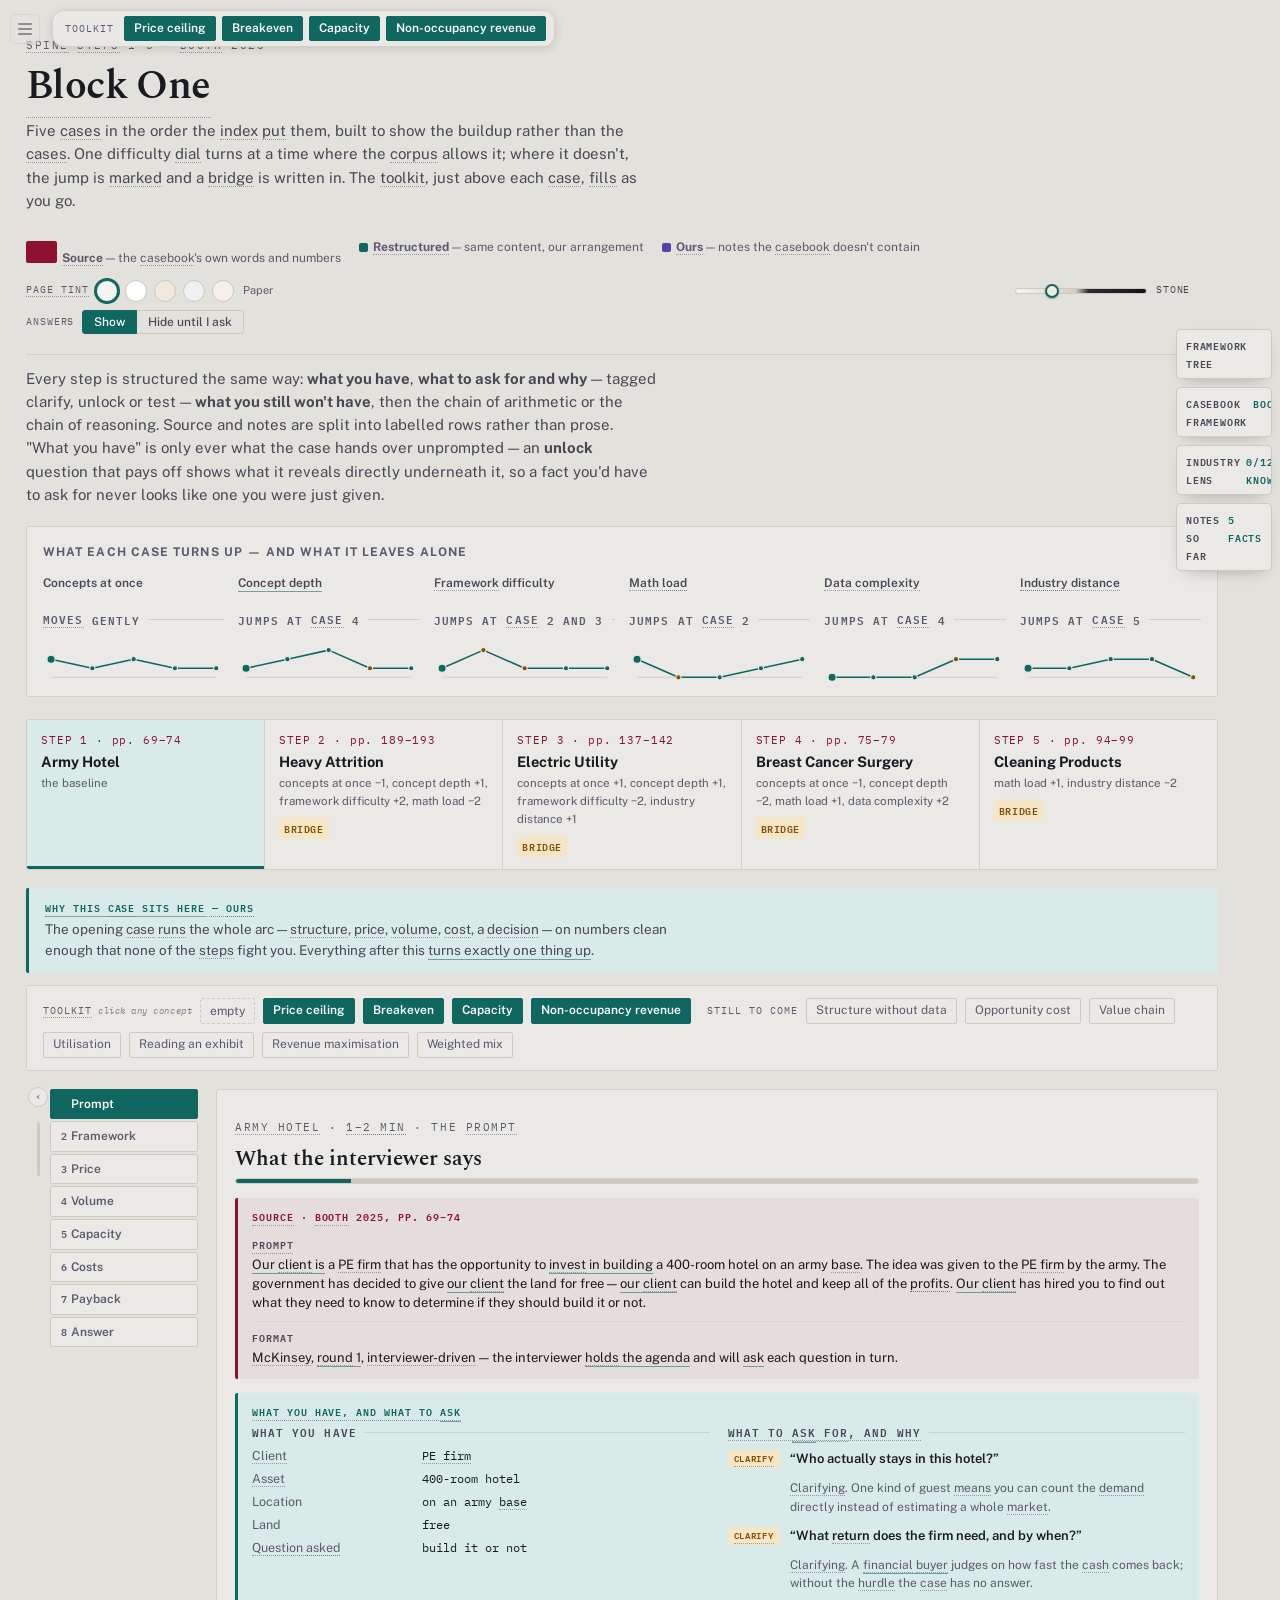
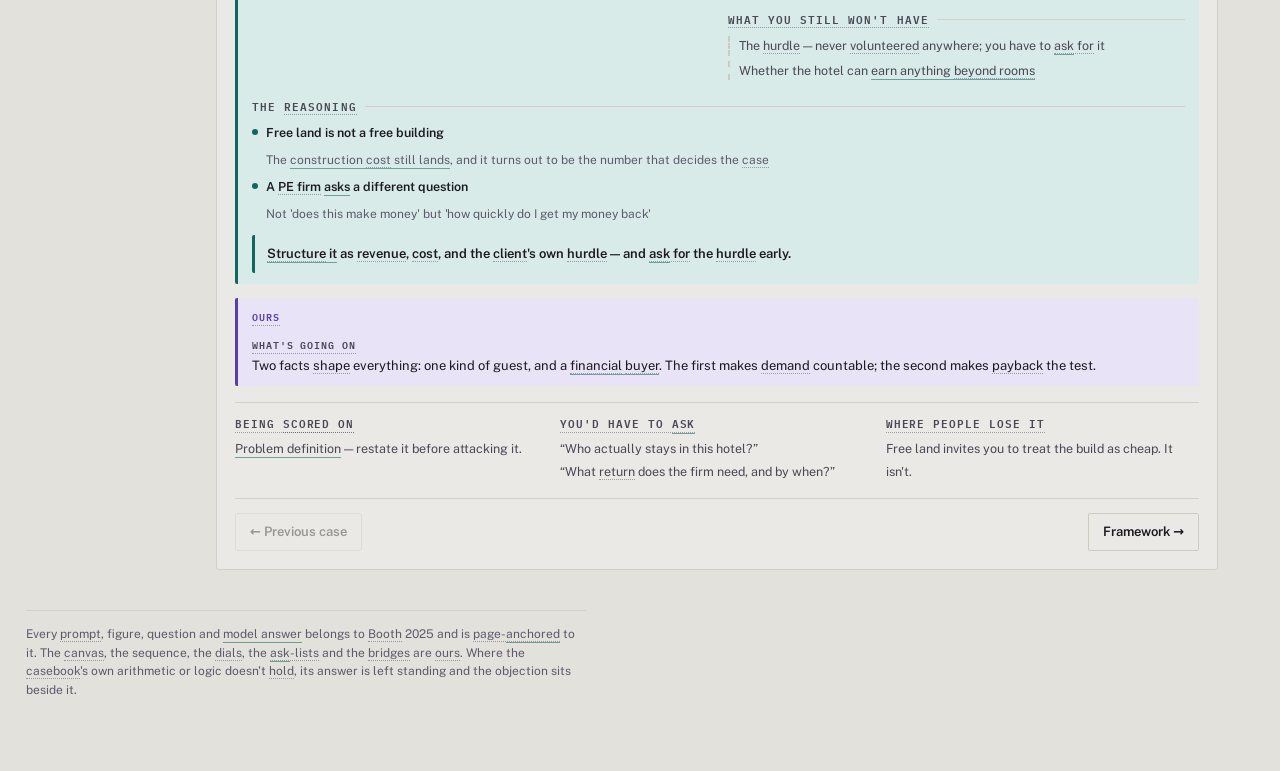
==== preview/index.html @ e62cf588 "x g" ====
<!doctype html><html><head><meta charset=utf8><meta name=viewport content="width=device-width,initial-scale=1,viewport-fit=cover"><style>:root{color-scheme:light;box-sizing:border-box;padding-top:env(safe-area-inset-top,0px);padding-bottom:env(safe-area-inset-bottom,0px)}html{scroll-padding-top:env(safe-area-inset-top,0px)}body{margin:0;padding:0;font:14px -apple-system,BlinkMacSystemFont,sans-serif;background:#faf9f5;color:#141413}img{max-width:100%}[hidden]:not([hidden=until-found i]){display:none!important}</style></head><body>
<title>Block One</title>
<link rel="stylesheet" href="https://fonts.googleapis.com/css2?family=Spectral:ital,wght@0,400;0,600;0,700;1,400&family=Public+Sans:wght@400;500;600;700&family=IBM+Plex+Mono:wght@400;500;600&display=swap">
<link rel="stylesheet" href="shell.css">
<div class="wrap">
<header class="page">
  <p class="eyebrow">Spine steps 1–5 · Booth 2025</p>
  <h1>Block One</h1>
  <p class="lede">Five cases in the order the index put them, built to show the buildup rather than the
  cases. One difficulty dial turns at a time where the corpus allows it; where it doesn't, the jump is
  marked and a bridge is written in. The toolkit, just above each case, fills as you go.</p>
  <p class="tiers">
    <span><span class="tick src"></span><b>Source</b> — the casebook's own words and numbers</span>
    <span><span class="tick res"></span><b>Restructured</b> — same content, our arrangement</span>
    <span><span class="tick our"></span><b>Ours</b> — notes the casebook doesn't contain</span>
  </p>
  <div class="tint" id="tint"><span class="lab">Page tint</span></div>
</header>

<p class="lede" style="margin-top:12px">Every step is structured the same way: <b>what you have</b>, <b>what to ask for and why</b> — tagged clarify, unlock or test — <b>what you still won't have</b>, then the chain of arithmetic or the chain of reasoning. Source and notes are split into labelled rows rather than prose. "What you have" is only ever what the case hands over unprompted — an <b>unlock</b> question that pays off shows what it reveals directly underneath it, so a fact you'd have to ask for never looks like one you were just given.</p>

<div class="card ramp">
  <h3>What each case turns up — and what it leaves alone</h3>
  <div class="sparks" id="sparks"></div>
</div>

<div class="rail" id="rail"></div>
<div id="bridge"></div>

<div class="card toolkit" id="toolkit"></div>
<div class="card tools" id="fwcard" hidden></div>

<div class="split" id="split">
  <div class="canvaswrap">
    <div class="card canvas">
      <svg id="tree" viewBox="0 0 660 300" role="img" aria-label="The shared canvas for this case"></svg>
      <div class="figure"><svg id="fig" viewBox="0 0 660 200" role="img" aria-label="Step figure"></svg></div>
      <p class="figcap" id="figcap"></p>
    </div>
    <div class="card tools" id="factcard"></div>
    <p class="figcap" id="treecap" style="padding:8px 2px 0">The same nine boxes sit in the same places in
      every case. What changes is which ones the case lights up — and two of these five never fill in a
      single number.</p>
  </div>
  <div class="splitter" id="splitter" role="separator" aria-orientation="vertical"
       aria-label="Resize the left column"><button type="button" id="splitcollapse"
       title="Hide the left column">&#8249;</button></div>
  <div class="bodycol">
    <div class="steps" id="steps"></div>
    <div class="card"><div class="stepbody" id="body"></div></div>
  </div>
</div>

<footer>
  Every prompt, figure, question and model answer belongs to Booth 2025 and is page-anchored to it. The
  canvas, the sequence, the dials, the ask-lists and the bridges are ours. Where the casebook's own
  arithmetic or logic doesn't hold, its answer is left standing and the objection sits beside it.
</footer>
</div>
<script src="terms.js"></script>
<script src="canvctx.js"></script>
<script src="nodectx.js"></script>
<script src="fwbase.js"></script>
<script src="palette.js"></script>
<script src="srcfirst.js"></script>
<script src="data.js"></script>
<script src="exterms.js"></script>
<script src="shell.js"></script>

</body></html>
---- preview/shell.css ----
:root{
  --ink:#1b1a21; --ink-2:#4a4855; --ink-3:#77748a;
  --ground:#f6f4f0; --panel:#fffefc; --line:#e2ded6; --line-2:#cfc9be;
  --booth:#8c1230; --kellogg:#4e2a84;
  --accent:#0f6b63; --accent-soft:#d9ebe8; --accent-line:#8cc3bb;
  --warn:#9a5b00; --warn-soft:#f6e6c8;
  --ours:#5b3ea8; --ours-soft:#e9e3f7;
  --dim:#b9b4ab; --on-accent:#ffffff;
  --shadow:0 1px 2px rgba(27,26,33,.06), 0 8px 24px -16px rgba(27,26,33,.3);
}
@media (prefers-color-scheme: dark){ :root:not([data-theme="light"]){
  color-scheme: dark;
  --ink:#f0eef4; --ink-2:#bab6c6; --ink-3:#8b8799;
  --ground:#16151a; --panel:#1e1d24; --line:#2e2c37; --line-2:#3d3a48;
  --booth:#e07189; --kellogg:#b79ae8;
  --accent:#63cfc2; --accent-soft:#12312e; --accent-line:#2e6f68;
  --warn:#e0a955; --warn-soft:#3a2d16;
  --ours:#b79ae8; --ours-soft:#2a2140;
  --dim:#4d4a5c; --on-accent:#0d1a19;
  --shadow:0 1px 2px rgba(0,0,0,.4), 0 10px 30px -18px rgba(0,0,0,.8);
}}
:root[data-theme="dark"]{
  color-scheme: dark;
  --ink:#f0eef4; --ink-2:#bab6c6; --ink-3:#8b8799;
  --ground:#16151a; --panel:#1e1d24; --line:#2e2c37; --line-2:#3d3a48;
  --booth:#e07189; --kellogg:#b79ae8;
  --accent:#63cfc2; --accent-soft:#12312e; --accent-line:#2e6f68;
  --warn:#e0a955; --warn-soft:#3a2d16;
  --ours:#b79ae8; --ours-soft:#2a2140;
  --dim:#4d4a5c; --on-accent:#0d1a19;
  --shadow:0 1px 2px rgba(0,0,0,.4), 0 10px 30px -18px rgba(0,0,0,.8);
}
*{box-sizing:border-box}
/* OWNERSHIP MODEL, not a default hardening rule -- verified against this app's actual touch
   surfaces before being set, not assumed from the value's name (see the project doc, Section
   2n/4.16, "touch-action verification").

   Goal: native two-finger pinch-zoom and native double-tap-zoom must never compete with the
   app's own custom zoom (pageZoom() + globalPinch() in shell.js), on ANY touch surface of this
   page -- while native single-finger (and two-finger) PANNING must be completely unaffected,
   because large parts of this page still genuinely depend on it:
     - Over ordinary reading text, pageZoom()'s own click/touch-drag-to-pan handler
       deliberately steps aside (its pannable() check calls overGlyph() to detect "this pixel
       is actually on a rendered character" and refuses to start a custom pan there, on
       purpose, so taps and selection on text keep working) -- which means native touch
       scrolling is the ONLY thing that scrolls the page when a finger starts on text. Setting
       touch-action:none anywhere that text can appear would silently kill scrolling there
       entirely, with nothing else picking up the gesture.
     - Everywhere else on the main content surface, pageZoom()'s own pend-based pan handler
       already drives panning itself (via pointermove + preventDefault + manual scrollTo/
       transform, not native scrolling) -- so touch-action's pan-vs-no-pan setting doesn't
       change what drives panning there, only whether the BROWSER is also allowed to recognize
       a pinch/double-tap on top of it.
   `touch-action: pan-x pan-y` is the one value that satisfies both: pan-x/pan-y are
   specifically the native single- and multi-finger PANNING gestures, so including them keeps
   every case above working exactly as today; pinch-zoom and double-tap-zoom are NOT in that
   list, so the browser stops recognizing either the moment this is set, leaving touch pinch
   free for globalPinch() (shell.js) to own without a competing native gesture. `none` was
   considered and rejected specifically because it would also suppress native text scrolling
   above, which this app has no replacement for.

   Applied at the root, not scoped to #pagezoom/.wrap: #dock and every floating .peek window
   are appended directly to document.body, outside .wrap entirely, so a root-level rule is
   what actually reaches every touch surface on the page, docked or floated. This composes
   correctly with the more restrictive touch-action:none already set on .peek.float > header,
   .peek.float .pbody, .rz and .splitter (search this file for "touch-action" to see all of
   them): touch-action for a given touch point is the INTERSECTION of its own value and every
   ancestor's, which is always the most restrictive of the two -- so this root-level pan-x
   pan-y can only ever be narrowed by those, never override them. Those elements keep fully
   owning their own drag/resize gestures exactly as before; .fwview (the framework tree
   canvas, already touch-action:none) is unaffected for the same reason -- it already owns its
   own independent pinch via fwBindZoom() in shell.js and was never relying on this rule. */
html{touch-action:pan-x pan-y}
/* 2026-10: the html rule above only reaches a touch whose effective touch-action chain runs all the way
   up to the viewport. The chain stops at the nearest SCROLL CONTAINER -- and overflow:hidden/auto/clip
   boxes (cards, panels, tables, the dock) are scroll containers -- so a touch starting inside one never
   saw html's value, its effective touch-action was `auto`, and Safari could take the two-finger gesture
   for its own native pinch-zoom (page scale 1.2x+, persisting across reload, dock pushed off-screen)
   instead of ours. Giving every element the same value closes that; :where() keeps specificity at zero so
   every existing touch-action:none rule (.rz, .splitter, .peek.float header/.pbody, #dock .peek, the
   framework canvas, html.pz-active #pagezoom *) still wins. Form controls are left alone: they need
   their own native touch behaviour (slider thumb drag, text caret/selection). */
:where(body, body *):not(input):not(textarea):not(select):not([contenteditable="true"]){touch-action:pan-x pan-y}
body{margin:0; background:var(--ground); color:var(--ink);
  font-family:"Public Sans",ui-sans-serif,system-ui,sans-serif; font-size:15px; line-height:1.55}
.wrap{max-width:1260px; margin:0 auto; padding-inline:16px; padding-block:26px 72px}
h1,h2,h3{font-family:"Spectral",Georgia,serif; font-weight:600; margin:0; text-wrap:balance}
h1{font-size:clamp(26px,4vw,40px); line-height:1.1; letter-spacing:-.015em}
.eyebrow{font-family:"IBM Plex Mono",ui-monospace,monospace; font-size:11px; letter-spacing:.14em;
  text-transform:uppercase; color:var(--ink-3)}
.lede{color:var(--ink-2); max-width:70ch; margin-top:10px}
header.page{border-bottom:1px solid var(--line); padding-bottom:20px}
.card{background:var(--panel); border:1px solid var(--line); border-radius:3px}
.ramp{margin-top:20px; padding:16px 16px 10px}
.ramp h3{font-size:12px; font-family:"Public Sans",sans-serif; font-weight:700; letter-spacing:.09em;
  text-transform:uppercase; color:var(--ink-3); margin-bottom:12px}
.sparks{display:grid; grid-template-columns:repeat(auto-fit,minmax(170px,1fr)); gap:14px}
.spark .nm{font-size:12px; font-weight:600; color:var(--ink-2); margin-bottom:2px}
.spark .sub{font-size:11px; color:var(--ink-3); margin-bottom:5px; min-height:15px}
.spark svg{display:block; width:100%; height:auto}
.toolkit{display:flex; gap:8px; flex-wrap:wrap; align-items:center; padding:12px 16px; margin-top:12px}
.toolkit .lab{font-family:"IBM Plex Mono",monospace; font-size:10px; letter-spacing:.1em;
  text-transform:uppercase; color:var(--ink-3)}
.chip{font-size:12px; padding:3px 9px; border-radius:2px; border:1px solid var(--line-2); color:var(--ink-3)}
.chip.have{background:var(--accent-soft); border-color:var(--accent-line); color:var(--ink)}
.chip.new{background:var(--accent); border-color:var(--accent); color:var(--on-accent); font-weight:600}
.rail{display:grid; grid-template-columns:repeat(auto-fit,minmax(200px,1fr)); gap:1px; background:var(--line);
  border:1px solid var(--line); border-radius:3px; margin-top:22px; overflow:hidden}
.rail button{background:var(--panel); border:0; text-align:left; font:inherit; color:inherit;
  padding:12px 14px; cursor:pointer; display:flex; flex-direction:column; gap:5px}
.rail button:hover{background:var(--accent-soft)}
.rail button[aria-current="true"]{background:var(--accent-soft); box-shadow:inset 0 -3px 0 var(--accent)}
.rail button:focus-visible{outline:2px solid var(--accent); outline-offset:-2px}
.rail .n{font-family:"IBM Plex Mono",monospace; font-size:10.5px; letter-spacing:.08em}
.rail .n.b{color:var(--booth)} .rail .n.k{color:var(--kellogg)}
.rail .nm{font-weight:700; font-size:14.5px; line-height:1.2}
.rail .mv{font-size:11.5px; color:var(--ink-3)}
.flag{font-family:"IBM Plex Mono",monospace; font-size:9.5px; letter-spacing:.06em; font-weight:600;
  color:var(--warn); background:var(--warn-soft); padding:2px 5px; border-radius:2px}
.flag.ex{color:var(--accent); background:var(--accent-soft)}
.bridge{border-left:3px solid var(--warn); background:var(--warn-soft); padding:12px 16px; border-radius:2px;
  margin-top:18px}
.bridge .tag{font-family:"IBM Plex Mono",monospace; font-size:9.5px; letter-spacing:.1em; font-weight:600;
  text-transform:uppercase; color:var(--warn); display:block; margin-bottom:4px}
.bridge p{margin:0; color:var(--ink-2); font-size:13.5px; max-width:80ch}
.split{display:grid; grid-template-columns:var(--lw,minmax(0,0.74fr)) 12px minmax(0,1fr);
  gap:6px; align-items:start; margin-top:18px; position:relative}
.split.nocanvas{grid-template-columns:0 12px minmax(0,1fr)}
/* The canvas card is only as tall as its chart; the text column beside it is usually
   taller, so align-items:start leaves plain page background below the card — it reads
   as broken rather than intentional once the columns are narrow (heavy zoom squeezes
   the chart card short while the text wraps to more lines). A hairline spanning the
   full row turns that gap into a deliberate margin. It's inserted by JS (buildSplitLine
   in shell.js) as a plain absolutely-positioned element, NOT a grid item/pseudo-element —
   an earlier ::after version placed via grid-column/grid-row quietly changed the implicit
   grid sizing on several blocks (broke the Next-button scroll target on four of seven),
   even with pointer-events:none and zero width. position:absolute removes it from grid
   placement entirely, so it can't touch track sizing. */
.splitline{position:absolute; top:0; bottom:0; width:1px; background:var(--line);
  pointer-events:none; z-index:1}
@media(max-width:960px){.splitline{display:none}}
/* NOT display:none. A hidden grid item leaves the grid entirely, so .bodycol shifted up
   into the 12px splitter track and the body collapsed to 36px — the column Sid actually
   reads, squeezed by the button meant to give it room. Keep the item in place, at zero
   width, so the track assignment holds. */
.split.nocanvas .canvaswrap{visibility:hidden; overflow:hidden; max-width:0}
/* the grab bar between the columns */
.splitter{position:sticky; top:calc(env(safe-area-inset-top,0px) + 12px); height:120px;
  display:flex; align-items:center; justify-content:center; cursor:col-resize;
  border-radius:3px; touch-action:none; user-select:none}
.splitter::before{content:""; width:3px; height:54px; border-radius:2px;
  background:var(--line-2); transition:background .13s}
.splitter:hover::before, .splitter.drag::before{background:var(--accent)}
.splitter button{position:absolute; top:-2px; left:50%; transform:translateX(-50%);
  width:20px; height:20px; padding:0; border-radius:50%; cursor:pointer;
  border:1px solid var(--line-2); background:var(--panel); color:var(--ink-3);
  font-family:"IBM Plex Mono",monospace; font-size:11px; line-height:1; display:flex;
  align-items:center; justify-content:center}
.splitter button:hover{border-color:var(--accent); color:var(--ink)}
.splitter button:focus-visible{outline:2px solid var(--accent); outline-offset:2px}
@media(max-width:960px){
  .split{grid-template-columns:1fr !important}
  .splitter{display:none}
  .split.nocanvas .canvaswrap{visibility:visible; overflow:visible; max-width:none}
}
@media(max-width:960px){.split{grid-template-columns:1fr}}
.canvaswrap{position:sticky; top:calc(env(safe-area-inset-top,0px) + 12px)}
@media(max-width:960px){.canvaswrap{position:static}}
.canvas{padding:12px 12px 4px}
.canvas svg, .figure svg{display:block; width:100%; height:auto}
.figure{padding:2px 12px 10px}
.figcap{font-size:12px; color:var(--ink-3); padding:0 12px 12px; margin:0}
/* original exhibit + annotation */
.exwrap{padding:12px}
.exhead{display:flex; justify-content:space-between; align-items:baseline; gap:10px; margin-bottom:8px}
.exhead .t{font-family:"IBM Plex Mono",monospace; font-size:10.5px; letter-spacing:.09em;
  font-weight:600; text-transform:uppercase; color:var(--booth)}
.exhead .t.k{color:var(--kellogg)}
.exhead .s{font-size:11px; color:var(--ink-3)}
.exbox{position:relative; border:1px solid var(--line-2); border-radius:2px; overflow:hidden;
  background:#ffffff}
.exbox img{display:block; width:100%; height:auto}
.mark{position:absolute; width:21px; height:21px; border-radius:50%;
  background:rgba(154,91,0,.13); color:#8a5200; border:1.5px solid rgba(154,91,0,.62);
  font-family:"IBM Plex Mono",monospace; font-size:11px; font-weight:700; display:flex;
  align-items:center; justify-content:center; transform:translate(-50%,-50%);
  box-shadow:0 0 0 1.5px rgba(255,255,255,.6); cursor:default;
  transition:background .13s ease, color .13s ease, box-shadow .13s ease}
.mark:hover{background:#8a5200; color:#fff; border-color:#8a5200;
  box-shadow:0 0 0 3px rgba(255,255,255,.92)}
.exbox:hover .mark{background:rgba(154,91,0,.07); border-color:rgba(154,91,0,.4)}
.exbox:hover .mark:hover{background:#8a5200; border-color:#8a5200}
.annots{margin-top:10px; display:flex; flex-direction:column; gap:7px}
.annot{display:flex; gap:9px; align-items:flex-start; font-size:12.5px; color:var(--ink-2)}
.annot b{flex:0 0 21px; height:21px; border-radius:50%; background:var(--warn-soft);
  color:var(--warn); border:1.5px solid var(--warn); font-weight:700;
  font-family:"IBM Plex Mono",monospace; font-size:11px; display:flex; align-items:center;
  justify-content:center}
/* plain-English hover on ordinary prose. A dotted rule, not a colour or a weight: the
   page already uses colour to mean source/ours/bent, and a term that shouts would pull
   the eye away from the sentence it sits in. */
.term{border-bottom:1px dotted color-mix(in srgb, var(--ink-3) 55%, transparent);
  cursor:help; transition:border-bottom-color .12s, color .12s}
.term:hover{border-bottom-color:var(--accent); color:var(--ink)}
.steps{display:flex; gap:4px; flex-wrap:wrap; margin-bottom:12px}
/* The step number is its own span so the rail can dim it. It carries its own spacing
   rather than relying on the rail's flex gap, which does not exist in the narrow bar —
   that is how the buttons came out reading "1Prompt". */
.steps button .sn{font-family:"IBM Plex Mono",monospace; font-size:10.5px;
  color:var(--ink-3); flex:0 0 auto; margin-right:4px}
.steps button[aria-current="true"] .sn{color:inherit; opacity:.75}
/* Narrow: the bar Sid already has, pinned so it does not scroll away. */
@media(max-width:1099px){
  .steps{position:sticky; top:calc(env(safe-area-inset-top,0px)); z-index:32;
    background:var(--ground); padding:8px 0 8px; margin-bottom:10px;
    box-shadow:0 8px 8px -8px rgba(0,0,0,.18)}
}
/* Wide: a rail down the side of the body, always in view, reading as a contents list
   for the case rather than as a row of buttons. */
@media(min-width:1100px){
  .bodycol{display:grid; grid-template-columns:150px minmax(0,1fr); gap:16px;
    align-items:start}
  /* When the rail auto-collapses (html.railAuto, below), #steps goes display:none —
     dropped out of the grid entirely. That leaves the body card as the only item in a
     template still asking for two columns: with no explicit placement it falls into the
     first (150px) track by Grid's normal auto-placement rule, and the 1fr track beside
     it sits empty — a narrow card with a wide blank gutter next to it. This is the "narrow
     card + blank space" Sid flagged: it needs real zoom (or just clicking the hamburger
     at a wide-enough window) to show up, because below 1100px .bodycol isn't a grid at
     all and the card already has the full row to itself. Make the card span both tracks
     whenever the rail isn't there to claim the first one. */
  html.railAuto .bodycol > .card{grid-column:1 / -1}
  .steps{flex-direction:column; flex-wrap:nowrap; gap:2px; margin-bottom:0;
    position:sticky; top:calc(env(safe-area-inset-top,0px) + 12px); align-self:start;
    max-height:calc(100vh - 40px); overflow-y:auto; padding-right:2px}
  .steps button{width:100%; text-align:left; padding:7px 10px; border-color:transparent;
    background:transparent; display:flex; align-items:baseline; line-height:1.25}
  .steps button:hover{background:var(--panel); border-color:var(--line)}
  .steps button[aria-current="true"]{background:var(--accent-soft); color:var(--ink);
    border-color:var(--accent-line); box-shadow:inset 3px 0 0 var(--accent)}
  .steps button .sn{font-size:10px}
  .steps button[aria-current="true"] .sn{color:var(--accent)}
}
/* Past the width threshold (buildRailToggle's BREAK, in JS — browser zoom shrinks this
   exactly like a narrower window does) the step list — whichever form it's in, the wide
   vertical rail or the narrow horizontal bar — disappears entirely and only the hamburger
   shows; :not(.floatRail) so the one exception, the flyout panel opened from that
   hamburger, still renders. Below the threshold it's the reverse: normal list, no hamburger. */
html.railAuto #steps:not(.floatRail){display:none}
/* always present — not gated behind auto-detection, since some zoom methods (trackpad
   pinch / OS-level magnification) never reach the page at all, so this button is the
   only reliable way to collapse the rail in those cases; auto-collapse still applies
   it automatically too, this is just no longer the only path. */
.railToggle{
  display:flex; position:fixed; top:calc(env(safe-area-inset-top,0px) + 14px); left:10px;
  z-index:70; width:30px; height:30px; padding:0; align-items:center; justify-content:center;
  border:1px solid var(--line-2); border-radius:5px; cursor:pointer;
  background:color-mix(in srgb, var(--panel) 45%, transparent); backdrop-filter:blur(2px);
  transition:background .12s, border-color .12s, opacity .12s;
  opacity:.55}
.railToggle:hover{background:color-mix(in srgb, var(--panel) 80%, transparent); border-color:var(--accent-line); opacity:1}
html.railAuto .railToggle{opacity:1}
.railToggle span{position:relative; display:block; width:14px; height:1.6px; background:var(--ink-2); border-radius:1px}
.railToggle span::before, .railToggle span::after{
  content:""; position:absolute; left:0; width:14px; height:1.6px; background:var(--ink-2); border-radius:1px}
.railToggle span::before{top:-5px}
.railToggle span::after{top:5px}
/* the step rail as a floating panel, opened from the hamburger — sized in JS (buildRailToggle)
   to whatever actually fits the window right now, so it holds together at any zoom level;
   .steps.floatRail has higher specificity than the plain .steps rules above so it wins outright */
.steps.floatRail{display:flex !important; position:fixed !important; z-index:65; top:0; left:0;
  flex-direction:column; flex-wrap:nowrap; gap:2px; background:var(--panel); border:1px solid var(--line-2);
  border-radius:6px; padding:8px; box-shadow:0 12px 28px -12px rgba(0,0,0,.4); overflow:auto}
.steps button{font:inherit; font-size:12px; font-weight:600; padding:5px 10px; border-radius:2px; cursor:pointer;
  border:1px solid var(--line-2); background:var(--panel); color:var(--ink-3)}
.steps button[aria-current="true"]{background:var(--accent); border-color:var(--accent); color:var(--on-accent)}
.steps button:hover{color:var(--ink)}
.steps button:focus-visible{outline:2px solid var(--accent); outline-offset:2px}
.stepbody{padding:18px}
.stepbody h2{font-size:21px; line-height:1.2}
.src,.ours,.att{border-left:3px solid; padding:11px 14px; border-radius:2px; margin-top:14px}
.src{border-color:var(--booth); background:color-mix(in srgb, var(--booth) 5%, transparent)}
.src.k{border-color:var(--kellogg); background:color-mix(in srgb, var(--kellogg) 6%, transparent)}
.ours{border-color:var(--ours); background:var(--ours-soft)}
.att{border-color:var(--accent); background:var(--accent-soft)}
.tag{font-family:"IBM Plex Mono",monospace; font-size:9.5px; letter-spacing:.1em; font-weight:600;
  text-transform:uppercase; display:block; margin-bottom:5px}
.tag.s{color:var(--booth)} .tag.s.k{color:var(--kellogg)} .tag.o{color:var(--ours)} .tag.a{color:var(--accent)}
.src p,.ours p,.att p{margin:0 0 6px} .src p:last-child,.ours p:last-child,.att p:last-child{margin-bottom:0}
details.reveal{margin-top:10px}
details.reveal summary{cursor:pointer; font-size:13px; font-weight:600; color:var(--accent); list-style:none;
  display:inline-flex; align-items:center; gap:6px; padding:5px 11px; border:1px solid var(--accent-line);
  border-radius:2px; background:var(--panel)}
details.reveal summary::-webkit-details-marker{display:none}
details.reveal summary::before{content:"\25B8"; font-size:11px}
details.reveal[open] summary::before{content:"\25BE"}
details.reveal > div{margin-top:10px}
.railgrid{margin-top:16px; border-top:1px solid var(--line); padding-top:12px;
  display:grid; grid-template-columns:repeat(auto-fit,minmax(150px,1fr)); gap:12px}
.railgrid .lab{font-family:"IBM Plex Mono",monospace; font-size:10.5px; letter-spacing:.09em;
  font-weight:600; text-transform:uppercase; color:var(--ink-2); display:block; margin-bottom:4px}
.railgrid .val{font-size:12.5px; color:var(--ink-2); line-height:1.4}
.clock{display:flex; height:6px; border-radius:3px; overflow:hidden; border:1px solid var(--line); margin-top:6px}
.clock i{display:block; background:var(--line-2)}
.clock i.on{background:var(--accent)}
.nav{display:flex; justify-content:space-between; gap:10px; margin-top:16px; padding-top:14px;
  border-top:1px solid var(--line)}
.nav button{font:inherit; font-size:13px; font-weight:600; padding:8px 14px; border-radius:2px; cursor:pointer;
  border:1px solid var(--line-2); background:var(--panel); color:var(--ink)}
.nav button[disabled]{opacity:.4; cursor:default}
.tiers{display:flex; align-items:center; column-gap:18px; row-gap:4px; flex-wrap:wrap; font-size:12px;
  color:var(--ink-3); margin-top:10px}
.tiers > span{white-space:nowrap}
.tick{display:inline-block; width:9px; height:9px; border-radius:2px; margin-right:5px; vertical-align:-1px}
.tick.src{background:var(--booth)} .tick.res{background:var(--accent)} .tick.our{background:var(--ours)}
footer{margin-top:40px; padding-top:14px; border-top:1px solid var(--line); font-size:12px; color:var(--ink-3); max-width:80ch}
/* structured answer components (v2 panel) */
.sub{font-family:"IBM Plex Mono",monospace; font-size:10.5px; letter-spacing:.1em;
  font-weight:600; text-transform:uppercase;
  color:var(--ink-2); display:flex; align-items:center; gap:8px; margin:18px 0 8px}
.sub::after{content:""; flex:1; height:1px; background:var(--line)}
.sub:first-child{margin-top:0}
/* minmax(0,1fr), not bare 1fr: a grid track's floor is its content's width unless told
   otherwise, so a long value forced the whole row (and the page under it) to overflow
   sideways instead of wrapping — this is what zooming in was cutting off */
.kv{display:grid; grid-template-columns:minmax(72px,34%) minmax(0,1fr); gap:6px 14px; align-items:baseline}
.kv .k{font-size:12.5px; color:var(--ink-3); line-height:1.35}
.kv .v{font-family:"IBM Plex Mono",monospace; font-size:12px; color:var(--ink); line-height:1.35;
  font-variant-numeric:tabular-nums; overflow-wrap:break-word}
.kv .row{display:contents}
.askrow{display:grid; grid-template-columns:auto minmax(0,1fr); gap:8px 10px; margin-bottom:9px; align-items:start}
.askrow .kind{font-family:"IBM Plex Mono",monospace; font-size:9px; letter-spacing:.08em; font-weight:600;
  text-transform:uppercase; padding:2px 6px; border-radius:2px; white-space:nowrap; margin-top:1px}
.kind.clarify{background:var(--warn-soft); color:var(--warn)}
.kind.unlock{background:var(--accent-soft); color:var(--accent)}
.kind.test{background:var(--ours-soft); color:var(--ours)}
.askrow .q{font-size:13px; color:var(--ink); font-weight:600}
.askrow .why{font-size:12px; color:var(--ink-3); grid-column:2; margin-top:2px}
/* the payoff of an "unlock" ask -- visually gated behind the question, the same way
   the source itself gates it, so it never reads as something handed over for free */
.askrow .reveals{grid-column:2; margin-top:7px; padding:8px 10px; background:var(--accent-soft);
  border-left:2px solid var(--accent); border-radius:0 2px 2px 0}
.askrow .reveals .rlab{display:block; font-family:"IBM Plex Mono",monospace; font-size:9.5px;
  letter-spacing:.08em; text-transform:uppercase; color:var(--accent); margin-bottom:5px}
.askrow .reveals .kv{gap:4px 12px}
.miss{display:flex; flex-direction:column; gap:5px}
.miss div{font-size:12.5px; color:var(--ink-2); border-left:2px dashed var(--line-2); padding-left:9px}
.calc{display:flex; flex-direction:column; gap:0; border-left:2px solid var(--accent-line); padding-left:12px}
.calcrow{display:grid; grid-template-columns:1fr auto; gap:2px 12px; padding:6px 0;
  border-bottom:1px dotted var(--line)}
.calcrow:last-child{border-bottom:0}
.calcrow .e{font-family:"IBM Plex Mono",monospace; font-size:12.5px; color:var(--ink-2)}
.calcrow .r{font-family:"IBM Plex Mono",monospace; font-size:13px; font-weight:600; color:var(--ink);
  text-align:right; font-variant-numeric:tabular-nums}
.calcrow .w{grid-column:1 / -1; font-size:11.5px; color:var(--ink-3)}
.logic{display:flex; flex-direction:column; gap:8px}
.logic div{display:grid; grid-template-columns:auto minmax(0,1fr); gap:8px; align-items:start}
.logic .c{font-size:12.5px; color:var(--ink); font-weight:600}
.logic .b{grid-column:2; font-size:12px; color:var(--ink-3)}
.logic .dot{width:6px; height:6px; border-radius:50%; background:var(--accent); margin-top:6px}
.verdict{margin-top:12px; padding:9px 12px; background:var(--accent-soft); border-left:3px solid var(--accent);
  border-radius:2px; font-size:13px; color:var(--ink); font-weight:600}
.cols2{display:grid; grid-template-columns:minmax(0,1fr) minmax(0,1fr); gap:18px}
@media(max-width:620px){.cols2{grid-template-columns:1fr}}
.srcrow, .oursrow{padding:8px 0; border-bottom:1px dotted var(--line)}
.srcrow:last-child, .oursrow:last-child{border-bottom:0; padding-bottom:0}
.srcrow .l, .oursrow .l{font-family:"IBM Plex Mono",monospace; font-size:10px; letter-spacing:.09em;
  font-weight:600; text-transform:uppercase; color:var(--ink-2); display:block; margin-bottom:4px}
.srcrow p, .oursrow p{margin:0; font-size:13px; line-height:1.45}
.newflag{font-family:"IBM Plex Mono",monospace; font-size:9px; letter-spacing:.08em; font-weight:600;
  color:var(--accent); background:var(--accent-soft); padding:2px 6px; border-radius:2px; margin-left:8px}


/* page-tint control */
.tint{display:flex; align-items:center; gap:7px; margin-top:12px; flex-wrap:wrap}
.tint .lab{font-family:"IBM Plex Mono",monospace; font-size:9.5px; letter-spacing:.11em;
  text-transform:uppercase; color:var(--ink-3)}
.tint button{width:22px; height:22px; border-radius:50%; cursor:pointer; padding:0;
  border:1px solid var(--line-2); position:relative}
.tint button[aria-pressed="true"]{box-shadow:0 0 0 2px var(--accent); border-color:var(--accent)}
.tint button:focus-visible{outline:2px solid var(--accent); outline-offset:2px}
.tint .nm{font-size:11px; color:var(--ink-3); margin-left:2px; min-width:52px}

/* frameworks + running facts */
.tools{margin-top:14px; padding:14px}
.toolhead{display:flex; align-items:center; gap:8px; margin-bottom:9px}
.toolhead h3{font-family:"Public Sans",sans-serif; font-size:11.5px; font-weight:700; letter-spacing:.09em;
  text-transform:uppercase; color:var(--ink-2)}
.toolhead .hint{font-size:11px; color:var(--ink-3); margin-left:auto}
.fwbar{display:flex; gap:6px; flex-wrap:wrap}
.fwbtn{font:inherit; font-size:12px; font-weight:600; padding:5px 10px; border-radius:2px; cursor:pointer;
  border:1px solid var(--line-2); background:var(--panel); color:var(--ink-2); display:inline-flex;
  align-items:center; gap:6px}
.fwbtn:hover{color:var(--ink); border-color:var(--accent-line)}
.fwbtn[aria-pressed="true"]{background:var(--accent-soft); border-color:var(--accent); color:var(--ink)}
.fwbtn:focus-visible{outline:2px solid var(--accent); outline-offset:2px}
.fwdot{width:7px; height:7px; border-radius:50%; background:var(--accent)}
.fwdot.partial{background:var(--warn)}
.fwpanel{margin-top:12px; border-top:1px solid var(--line); padding-top:12px}
.fwwhen{font-size:12px; color:var(--ink-3); margin:0 0 10px}
.fwcols{display:grid; grid-template-columns:minmax(0,1fr) minmax(0,1fr); gap:16px}
@media(max-width:700px){.fwcols{grid-template-columns:1fr}}
.fwcol h4{font-family:"IBM Plex Mono",monospace; font-size:9.5px; letter-spacing:.1em;
  text-transform:uppercase; font-weight:600; margin:0 0 7px}
.fwcol.base h4{color:var(--ink-3)} .fwcol.bend h4{color:var(--ours)}
.fwbranch{margin-bottom:7px}
.fwbranch b{display:block; font-size:12.5px; color:var(--ink); font-weight:600}
.fwbranch span{font-size:11.5px; color:var(--ink-3)}
.fwcol.bend .fwbranch b{color:var(--ours)}
.fwnote{font-size:12px; color:var(--ink-2); margin:10px 0 0; padding:8px 10px; background:var(--ours-soft);
  border-left:3px solid var(--ours); border-radius:2px}
.facts{display:flex; flex-direction:column; gap:9px; max-height:none}
.factgrp .gl{font-family:"IBM Plex Mono",monospace; font-size:10px; letter-spacing:.09em;
  font-weight:600; text-transform:uppercase; color:var(--ink-2); display:flex; align-items:center;
  gap:7px; margin-bottom:5px}
.factgrp .gl::after{content:""; flex:1; height:1px; background:var(--line)}
.factrow{display:grid; grid-template-columns:minmax(72px,42%) minmax(0,1fr); gap:3px 10px; padding:1px 0}
.factrow .k{font-size:11.5px; color:var(--ink-3)}
.factrow .v{font-family:"IBM Plex Mono",monospace; font-size:11.5px; color:var(--ink)}
.factempty{font-size:12px; color:var(--ink-3); font-style:italic}

.promptchip{margin:2px 0 10px}
.promptchip summary{cursor:pointer; font-size:11.5px; font-weight:600; color:var(--accent);
  list-style:none; display:inline-flex; align-items:center; gap:6px; padding:4px 9px;
  border:1px solid var(--accent-line); border-radius:2px; background:var(--panel)}
.promptchip summary::-webkit-details-marker{display:none}
.promptchip summary::before{content:"\25B8"; font-size:10px}
.promptchip[open] summary::before{content:"\25BE"}
.promptchip p{margin:8px 0 0; font-size:12.5px; line-height:1.45; color:var(--ink-2)}

/* concept glossary on the toolkit chips */
button.chip{font-family:inherit; font-size:12px; line-height:1.45; background:none;
  cursor:pointer; -webkit-appearance:none; appearance:none; text-align:left;
  transition:border-color .15s, color .15s, box-shadow .15s}
button.chip:hover{border-color:var(--accent-line); color:var(--ink)}
button.chip:focus-visible{outline:2px solid var(--accent); outline-offset:2px}
button.chip[aria-pressed="true"]{box-shadow:0 0 0 2px var(--ground), 0 0 0 3px var(--accent);
  border-color:var(--accent)}
.toolkit .lab .cue{font-size:9px; letter-spacing:.06em; color:var(--ink-3); opacity:.72;
  text-transform:none; font-style:italic; margin-left:6px}
.cpanel{flex:0 0 100%; width:100%; margin-top:12px; border-top:1px solid var(--line); padding-top:12px;
  display:grid; grid-template-columns:minmax(0,1.1fr) minmax(0,1fr); gap:18px}
@media(max-width:760px){.cpanel{grid-template-columns:1fr}}
.cpanel h4{font-family:"Spectral",Georgia,serif; font-size:17px; font-weight:600; margin:0 0 6px}
.cpanel p{margin:0 0 8px; font-size:13px; line-height:1.5; color:var(--ink-2)}
.cpanel .lab{font-family:"IBM Plex Mono",monospace; font-size:9px; letter-spacing:.1em;
  text-transform:uppercase; color:var(--ink-3); display:block; margin-bottom:4px}
.cformula{font-family:"IBM Plex Mono",monospace; font-size:12.5px; color:var(--ink);
  background:var(--ground); border:1px solid var(--line); border-radius:2px; padding:8px 10px;
  margin-bottom:10px; overflow-x:auto}
.cmet{font-size:12px; color:var(--ink-3)}
.cwatch{font-size:12.5px; color:var(--ink-2); background:var(--warn-soft); border-left:3px solid var(--warn);
  border-radius:2px; padding:8px 10px}

/* reference bars sit above the split; cap the framework panel so it does not sprawl */
#fwcard{margin-top:12px}
#fwcard .fwpanel{max-width:1040px}

/* the sticky column must never be taller than the screen, or its lower cards
   become unreachable — that is how the framework card went missing */
.canvaswrap.flow{position:static}
@media(max-width:900px){.canvaswrap{position:static}}
#factcard details{margin:0}
#factcard summary{list-style:none; cursor:pointer; display:flex; align-items:center; gap:8px}
#factcard summary::-webkit-details-marker{display:none}
#factcard summary::after{content:"fold"; font-family:"IBM Plex Mono",monospace; font-size:9px;
  letter-spacing:.1em; text-transform:uppercase; color:var(--ink-3); margin-left:auto}
#factcard details:not([open]) summary::after{content:"open"}
#factcard summary:focus-visible{outline:2px solid var(--accent); outline-offset:3px}
#factcard details:not([open]) .toolhead{margin-bottom:0}
#factcard .count{font-family:"IBM Plex Mono",monospace; font-size:9.5px; letter-spacing:.06em;
  color:var(--ink-3); border:1px solid var(--line-2); border-radius:9px; padding:1px 6px}
#factcard{margin-top:14px}

/* framework trees */
.fwtrees{display:flex; flex-direction:column; gap:14px; margin-top:12px}
.fwtree{border:1px solid var(--line); border-radius:3px; padding:11px 12px 12px; background:var(--ground)}
.fwtree > .lab{font-family:"IBM Plex Mono",monospace; font-size:10px; letter-spacing:.09em;
  font-weight:600; text-transform:uppercase; color:var(--ink-2); display:block; margin-bottom:9px}
.fwkey{display:flex; flex-wrap:wrap; gap:4px 14px; margin-top:10px;
  padding-top:9px; border-top:1px solid var(--line)}
.fwkey span{display:inline-flex; align-items:center; gap:5px; font-size:10.5px; color:var(--ink-3)}
.fwkey i{width:13px; height:11px; border-radius:2px; display:inline-block}
.fwkey i.same{background:var(--panel); border:1px solid var(--line-2)}
.fwkey i.changed{background:var(--accent-soft); border:1.5px solid var(--accent)}
.fwkey i.added{background:var(--accent); border:1.5px solid var(--accent)}
.fwkey i.dropped{background:var(--panel); border:1px dashed var(--line-2); opacity:.6}
.fwann{margin-top:13px; display:grid; gap:7px}
.fwannrow{display:grid; grid-template-columns:minmax(96px,150px) minmax(0,1fr); gap:4px 14px;
  align-items:baseline}
@media(max-width:620px){.fwannrow{grid-template-columns:1fr}}
.fwannrow b{font-size:11.5px; font-weight:600; color:var(--ink)}
.fwannrow span{font-size:12.5px; line-height:1.5; color:var(--ink-2)}
.fwannhd{font-family:"IBM Plex Mono",monospace; font-size:10px; letter-spacing:.09em;
  font-weight:600; text-transform:uppercase; color:var(--ink-2); margin-bottom:-1px}

/* light / auto / dark switch */
.tint .mode{display:inline-flex; margin-left:auto; border:1px solid var(--line-2);
  border-radius:3px; overflow:hidden}
.tint .mode button{width:auto; height:auto; border-radius:0; border:0; padding:3px 9px;
  font-family:"IBM Plex Mono",monospace; font-size:9.5px; letter-spacing:.09em;
  text-transform:uppercase; color:var(--ink-3); background:var(--panel); cursor:pointer}
.tint .mode button + button{border-left:1px solid var(--line-2)}
.tint .mode button[aria-pressed="true"]{background:var(--accent); color:var(--on-accent); box-shadow:none}
.tint .mode button:focus-visible{outline:2px solid var(--accent); outline-offset:-2px}

/* framework tree: zoom + hand pan */
.fwview{position:relative; aspect-ratio:var(--ar,3/1); max-height:min(70vh,560px);
  min-height:230px; overflow:hidden;
  border:1px solid var(--line); border-radius:2px; background:var(--panel);
  cursor:grab; touch-action:none; user-select:none}
.fwview.drag{cursor:grabbing}
.fwview:focus-visible{outline:2px solid var(--accent); outline-offset:2px}
.fwview svg{display:block; width:100%; height:100%; max-width:none}
.fwzoom{position:absolute; right:7px; top:7px; display:flex; align-items:center; gap:2px;
  background:var(--panel); border:1px solid var(--line-2); border-radius:3px; padding:2px;
  box-shadow:var(--shadow)}
.fwzoom button{font-family:"IBM Plex Mono",monospace; font-size:11px; line-height:1;
  min-width:24px; height:22px; padding:0 6px; border:0; border-radius:2px; cursor:pointer;
  background:transparent; color:var(--ink-2)}
.fwzoom button:hover{background:var(--accent-soft); color:var(--ink)}
.fwzoom button:focus-visible{outline:2px solid var(--accent); outline-offset:-1px}
.fwzoom .pct{font-family:"IBM Plex Mono",monospace; font-size:9.5px; color:var(--ink-3);
  min-width:38px; text-align:center}
.fwtree > .lab{display:flex; align-items:baseline; gap:12px}
.fwhint{margin-left:auto; font-style:normal; white-space:nowrap; text-transform:none;
  letter-spacing:.02em; opacity:.8; transition:opacity .2s}
#fwcard.moved .fwhint{opacity:0}
@media(max-width:620px){.fwhint{display:none}}
@media(max-width:620px){.fwhint{display:none}}

/* plain-English hover */
.fwnode{cursor:help}
.fwnode.hi > rect{stroke:var(--accent); stroke-width:2.6}
/* above any floated peek window: a floated peek's inline z-index (set by its own raise()) always
   beats a plain stylesheet rule no matter the number, so this has to sit well clear of that range */
.fwtip{position:fixed; z-index:500; max-width:330px; background:var(--panel);
  border:1px solid var(--line-2); border-radius:3px; padding:10px 12px 11px;
  box-shadow:var(--shadow); pointer-events:none; opacity:0; transition:opacity .12s}
.fwtip[data-on="1"]{opacity:1}
.fwtip.tp[data-on="1"]{pointer-events:auto}
.fwtip h5{font-family:"Spectral",Georgia,serif; font-size:14px; font-weight:600;
  margin:0 0 5px; color:var(--ink)}
.fwtip p{margin:0; font-size:12.5px; line-height:1.5; color:var(--ink-2)}
.fwtip .ex{margin-top:6px; font-size:12px; color:var(--ink-3); font-style:italic}
.fwtip .here{margin-top:8px; padding-top:7px; border-top:1px solid var(--line)}
.fwtip .here .lb{font-family:"IBM Plex Mono",monospace; font-size:8.5px; letter-spacing:.11em;
  text-transform:uppercase; color:var(--ink-3); display:block; margin-bottom:3px}
.fwtip .here p{color:var(--ink)}
.fwtip .flag{display:inline-block; margin-top:7px; font-family:"IBM Plex Mono",monospace;
  font-size:8.5px; letter-spacing:.09em; text-transform:uppercase; padding:2px 6px;
  border-radius:2px; background:var(--accent-soft); color:var(--ink)}
.fwtip .flag.dropped{background:var(--ground); color:var(--ink-3)}
/* The step panel is now a resizable column, so its inner grids must respond to their
   own width rather than to the window's. Without this, collapsing or narrowing the left
   column changed the space available and nothing inside reflowed to use it. */
.stepbody{container-type:inline-size; container-name:step}
@container step (max-width:640px){
  .cols2{grid-template-columns:1fr}
  .railgrid{grid-template-columns:1fr}
}
@container step (max-width:430px){
  .kv{grid-template-columns:1fr; gap:1px 0}
  .kv .k{margin-top:6px}
  .askrow{grid-template-columns:1fr}
  .askrow .why{grid-column:1}
  .askrow .reveals{grid-column:1}
  .calcrow{grid-template-columns:1fr}
  .calcrow .r{text-align:left}
}
/* the shade slider */
.tint .shade{display:flex; align-items:center; gap:9px; margin-left:auto}
.tint .shade input[type="range"]{-webkit-appearance:none; appearance:none; width:132px;
  height:14px; background:transparent; cursor:pointer; margin:0}
.tint .shade input[type="range"]::-webkit-slider-runnable-track{height:6px; border-radius:3px;
  border:1px solid var(--line-2);
  background:linear-gradient(to right,#f7f5f1,#d1cdc7 46%,#2d2b34 56%,#141319)}
.tint .shade input[type="range"]::-moz-range-track{height:6px; border-radius:3px;
  border:1px solid var(--line-2);
  background:linear-gradient(to right,#f7f5f1,#d1cdc7 46%,#2d2b34 56%,#141319)}
.tint .shade input[type="range"]::-webkit-slider-thumb{-webkit-appearance:none; appearance:none;
  width:14px; height:14px; border-radius:50%; background:var(--panel);
  border:2px solid var(--accent); margin-top:-5px; box-shadow:0 1px 2px rgba(0,0,0,.3)}
.tint .shade input[type="range"]::-moz-range-thumb{width:14px; height:14px; border-radius:50%;
  background:var(--panel); border:2px solid var(--accent); box-shadow:0 1px 2px rgba(0,0,0,.3)}
.tint .shade input[type="range"]:focus-visible{outline:2px solid var(--accent); outline-offset:3px}
.tint .shade .snm{font-family:"IBM Plex Mono",monospace; font-size:9.5px; letter-spacing:.09em;
  text-transform:uppercase; color:var(--ink-2); min-width:62px}
/* the richer, pinnable node card */
.fwtip{max-width:390px}
.fwtip .ctx{margin-top:9px; padding-top:8px; border-top:1px solid var(--line);
  display:flex; flex-direction:column; gap:7px}
.fwtip .ctx .row{display:block}
.fwtip .ctx .lb{font-family:"IBM Plex Mono",monospace; font-size:8.5px; letter-spacing:.11em;
  text-transform:uppercase; color:var(--ink-3); display:block; margin-bottom:2px}
.fwtip .ctx p{margin:0; font-size:12px; line-height:1.45; color:var(--ink)}
.fwtip .ctx .calc{font-family:"IBM Plex Mono",monospace; font-size:11.5px;
  background:var(--ground); border:1px solid var(--line); border-radius:2px;
  padding:5px 7px; color:var(--ink); overflow-x:auto}
.fwtip .ctx .why p{color:var(--ink)}
.fwtip .ctx .why{border-left:3px solid var(--accent); padding-left:8px}
.fwtip .ctx .prov{display:grid; grid-template-columns:58px minmax(0,1fr); gap:8px; margin:0 0 3px;
  font-size:12px; line-height:1.4}
.fwtip .ctx .prov:last-child{margin-bottom:0}
.fwtip .ctx .prov i{font-style:normal; font-family:"IBM Plex Mono",monospace;
  font-size:9px; letter-spacing:.08em; text-transform:uppercase; color:var(--ink-3);
  padding-top:2px}
.fwtip .ctx .mental{border-left:3px solid var(--line-2); padding-left:8px}
.fwtip .ctx .mental p{color:var(--ink-2); font-style:italic}
.fwtip .pin{position:absolute; top:5px; right:6px; width:19px; height:19px; padding:0;
  border-radius:50%; border:1px solid var(--line-2); background:var(--panel);
  color:var(--ink-3); font-family:"IBM Plex Mono",monospace; font-size:11px; line-height:1;
  display:none; align-items:center; justify-content:center; cursor:pointer}
.fwtip.pinned{pointer-events:auto; max-height:min(76vh,620px); overflow-y:auto}
.fwtip.pinned .pin{display:flex}
.fwtip.pinned{box-shadow:0 2px 4px rgba(0,0,0,.14), 0 18px 46px -22px rgba(0,0,0,.55)}
.fwtip .hint{margin-top:8px; font-family:"IBM Plex Mono",monospace; font-size:8.5px;
  letter-spacing:.09em; text-transform:uppercase; color:var(--ink-3); opacity:.85}
.fwtip.pinned .hint{display:none}
@media (prefers-reduced-motion: reduce){*{transition:none!important}}

/* whole-page zoom + pan (core/shell.js, pageZoom) */
html.panning, html.panning *{cursor:grabbing !important; user-select:none}
#pzlayer{transform-origin:0 0}
html.pz-active, html.pz-active body{overflow:hidden}
/* 2026-10: while zoomed, a one-finger drag is pageZoom()'s own pan (pointer events driving the
   transform) -- there is no native scrolling left, since #pagezoom is position:fixed with
   overflow:hidden. But the browser's native pan recognizer doesn't know that: with touch-action
   still allowing a pan it claims the touch a couple of moves in and sends pointercancel, which
   ends our pan mid-drag (traced in Chromium: pointerdown, two moves, pointercancel, then silence
   -- from plain white space, so this was never specific to terms or buttons). Calling
   preventDefault() on pointermove does NOT stop that; only touch-action does.
   It has to be set inside #pagezoom, not just on <html> (the root rule near the top of this
   file): touch-action's effective value for a touch is the intersection of the touched element
   and its ancestors only up to the nearest scroll container, so the root's value never reaches
   past a scroll container -- and #pagezoom (position:fixed, overflow:hidden) is one, as is the
   sticky overflow:auto #steps list inside it (traced: a touch on a #steps button was still being
   cancelled after one move with the rule on #pagezoom alone). Setting it on #pagezoom and
   everything in it covers every such boundary at once, rather than one rule per container.
   Nothing real is lost: the only inner scroll container in the zoomed surface is #steps, which
   has no overflow at normal sizes, and pageZoom()'s own pan already scrolls any inner panel that
   does overflow (scrollAncestor() in the pend handler).
   Zoomed state only (html.pz-active): at rest this rule does not exist and native scrolling is
   exactly as before. Elements that already own a touch of their own (.fwview, the floating
   windows, .rz, .splitter) are outside this or already touch-action:none, and are unaffected. */
html.pz-active #pagezoom, html.pz-active #pagezoom *{touch-action:none}

/* kept from block one, dropped by the copies */
.spark{min-width:0}
.chip.none{border-style:dashed}

/* ---- terms: phrases, SVG text, exhibit hotspots (2026-09-25) ---- */
.term.phr{border-bottom:1px solid color-mix(in srgb, var(--accent) 55%, transparent); padding-bottom:1px}
.term.phr .term{border-bottom:1px dotted color-mix(in srgb, var(--ink-3) 55%, transparent); padding-bottom:0}
tspan.term{border-bottom:0; text-decoration:underline dotted; text-decoration-thickness:1px; text-underline-offset:2px;
  text-decoration-color:color-mix(in srgb, currentColor 60%, transparent); cursor:help}
.exbox .exterm{position:absolute; border-bottom:1.5px dotted color-mix(in srgb, var(--accent) 70%, transparent); cursor:help; z-index:1}
.exbox .exterm:hover{background:color-mix(in srgb, var(--accent) 16%, transparent); border-bottom-color:var(--accent)}
.fwtip .here.parts p{margin:0 0 3px}
.fwtip .here.parts b{font-weight:600}

/* ---- reveal-on-ask + notes provenance ---- */
.askrow .reveals .askit{display:none; margin:2px 0 0; padding:5px 12px; font:600 12px "Public Sans",sans-serif; color:var(--on-accent);
  background:var(--accent); border:0; border-radius:3px; cursor:pointer}
.askrow .reveals.gated .askit{display:inline-block}
.askrow .reveals.gated .kv{display:none}
.askrow .reveals.gated .rlab::after{content:" \2014  the case answers only if you ask"; text-transform:none; letter-spacing:0; color:var(--ink-3)}
.modebox{display:flex; align-items:center; gap:0; margin-top:8px}
.modebox .lab{font-family:"IBM Plex Mono",monospace; font-size:10px; letter-spacing:.09em; text-transform:uppercase; color:var(--ink-3); margin-right:8px}
.modebox button{font:500 12px "Public Sans",sans-serif; padding:4px 11px; color:var(--ink-2); background:transparent; border:1px solid var(--line-2); cursor:pointer}
.modebox button:first-of-type{border-radius:3px 0 0 3px} .modebox button:last-of-type{border-radius:0 3px 3px 0; border-left:0}
.modebox button[aria-pressed="true"]{background:var(--accent); color:var(--on-accent); border-color:var(--accent)}
.factrow{grid-template-columns:minmax(72px,38%) minmax(0,1fr) auto}
.pv{font:600 9px "IBM Plex Mono",monospace; letter-spacing:.06em; text-transform:uppercase; padding:1px 6px; border-radius:8px; white-space:nowrap; align-self:center}
.pv.case{background:var(--panel-2,rgba(0,0,0,.05)); color:var(--ink-3); border:1px solid var(--line-2)}
.pv.asked{background:var(--accent-soft); color:var(--accent)}
.pv.derived{background:var(--ours-soft); color:var(--ours)}
.provkey{display:flex; gap:6px; flex-wrap:wrap; margin:0 0 9px}
@media (max-width:760px){ .factrow{grid-template-columns:minmax(72px,42%) 1fr} .factrow .pv{grid-column:2; justify-self:start} }

/* ---- layout round: sticky frameworks strip, centred rail, side dock ---- */
.split.emptycanvas{grid-template-columns:0 12px minmax(0,1fr)}
.split.emptycanvas .canvaswrap{visibility:hidden; overflow:hidden; max-width:0}
#fwcard{position:sticky; top:calc(env(safe-area-inset-top,0px) + 6px); z-index:40; max-height:46vh;
  display:flex; flex-direction:column; box-shadow:0 6px 14px -8px rgba(0,0,0,.25)}
#fwcard > .toolhead, #fwcard > .fwbar{flex:0 0 auto}
/* the tab row never scrolls away: only the opened framework's own panel scrolls when it outgrows the card */
#fwcard .fwpanel{flex:1 1 auto; min-height:0; overflow:auto}
.canvaswrap{top:calc(env(safe-area-inset-top,0px) + 12px + var(--stripH,0px))}
@media(min-width:1100px){
  .steps{top:max(calc(12px + var(--stripH,0px)), calc(50vh - var(--rh,120px)/2))}
  .wrap{padding-right:52px}
}
#dock{position:fixed; right:8px; top:50%; transform:translateY(-50%); z-index:45; display:flex; flex-direction:column;
  gap:8px; align-items:flex-end; max-height:calc(100vh - 24px)}
.peek{background:var(--panel); border:1px solid var(--line-2); border-radius:4px; box-shadow:0 6px 18px -10px rgba(0,0,0,.4);
  width:clamp(88px, calc((100vw - 1260px)/2 - 10px), 176px); overflow:hidden; cursor:pointer;
  transition:width .16s ease, box-shadow .16s}
.peek header{display:flex; align-items:baseline; justify-content:space-between; gap:6px; padding:6px 9px;
  font:600 10px "IBM Plex Mono",monospace; letter-spacing:.08em; text-transform:uppercase; color:var(--ink-2)}
.peek .pc{color:var(--accent); font-weight:600}
.peek .pbody{max-height:0; overflow:hidden}
/* collapsed thumbnails: the tree shows small, the notes show only their heading and count */
.peek#peekTree:not(.open) .pbody{max-height:96px; padding:0 6px 6px; pointer-events:none}
.peek#peekTree:not(.open) #tree{width:100%; height:auto}
.peek#peekTree:not(.open) #treecap{display:none}
.peek:not(.open) #factcard{display:none}
@media(max-width:1499px){ .peek{width:96px} .peek#peekTree:not(.open) .pbody{max-height:0; padding:0} }
.peek.open{width:clamp(380px, 44vw, 660px); box-shadow:0 18px 40px -12px rgba(0,0,0,.5); cursor:default}
.peek.open .pbody{max-height:calc(100vh - 150px); overflow:auto; padding:4px 10px 10px}
.peek.open #treecap{display:block}
.peek .pclose{display:none; margin-left:auto; border:0; background:transparent; color:var(--ink-2); font:600 13px/1 "IBM Plex Mono",monospace; cursor:pointer; padding:3px 6px; border-radius:3px}
.peek .pclose:hover{background:var(--accent-soft); color:var(--accent)}
.peek .pclose:focus-visible{outline:2px solid var(--accent); outline-offset:1px}
.peekph{flex:none}
/* a lifted-out (floating) peek: fixed to the screen, movable and resizable; the page behind keeps scrolling */
.peek.float{position:fixed; z-index:60; display:flex; flex-direction:column; max-width:none; cursor:default; transition:none;
  box-shadow:0 22px 50px -14px rgba(0,0,0,.55); border-color:var(--accent-line, var(--line-2))}
.peek.float .pclose{display:inline-block}
/* touch-action:none here matches .rz and .canvaswrap/.splitter elsewhere in this file: any
   element a custom JS drag must OWN the gesture for needs it, or the browser's native touch
   scroll/pan recognizer can intermittently claim the same one-finger gesture mid-drag before
   our own pointermove handler gets a say — the "moves in jerks, then stops" symptom. The
   header never needs native scrolling of its own, so this is a pure win with no tradeoff.
   .pbody is NOT changed here: it has real overflow:auto and must stay swipeable for touch
   users to read long content, so disabling native touch scrolling there is a real tradeoff,
   not a free fix — left for a deliberate decision rather than silently applied. */
.peek.float > header{cursor:grab; flex:none; user-select:none; padding-right:20px; touch-action:none}
/* touch-action:none added here after a real device re-test confirmed the §2d tradeoff was
   costing more than it saved: dragging from blank space WITHIN a floated window's body was
   reported as "sometimes works, sometimes doesn't, and sometimes the main page moves too" on
   both Windows 11 touch and iPad — the exact fingerprint of the browser's native-scroll
   recognizer intermittently racing the JS drag for ownership of the gesture (same mechanism as
   the header fix in §2d/§4.6, just on the one element that was deliberately left out). The
   tradeoff this accepts: a touch user can no longer scroll a floated window's own long content
   by swiping inside it (native scroll is exactly what touch-action:none suppresses) — but this
   matches the EXISTING mouse behavior already in place, where click-drag in pbody moves the
   window, never scrolls its content (a mouse already has to use the wheel to scroll pbody, not
   drag) — so this isn't a new asymmetry, it's bringing touch in line with a UX choice already
   made for mouse. If a floated window's content is too long to read without scrolling on touch,
   that's a known follow-up (e.g. a visible scroll affordance), not solved by this change. */
.peek.float .pbody{flex:1 1 auto; min-height:0; max-height:none; overflow:auto; cursor:grab; touch-action:none}
.peek.float #tree{cursor:grab}
.peek.float #peekTree #tree, .peek#peekTree.float #tree{width:100%; height:auto; max-height:none}
.peek.float.dragging, .peek.float.dragging *{cursor:grabbing !important; user-select:none}
.peek.float .term, .peek.float .fwnode, .peek.float a, .peek.float button, .peek.float summary{cursor:pointer}
.rz{position:absolute; z-index:5; touch-action:none; background:transparent}
.rz-n,.rz-s{left:14px; right:14px; height:8px; cursor:ns-resize} .rz-n{top:0} .rz-s{bottom:0}
.rz-e,.rz-w{top:14px; bottom:14px; width:10px; cursor:ew-resize} .rz-e{right:0} .rz-w{left:0}
.rz-ne,.rz-nw,.rz-se,.rz-sw{width:14px; height:14px}
.rz-ne{top:0; right:0; cursor:nesw-resize} .rz-nw{top:0; left:0; cursor:nwse-resize}
.rz-se{bottom:0; right:0; cursor:nwse-resize} .rz-sw{bottom:0; left:0; cursor:nesw-resize}
.peek.float .rz:hover{background:var(--accent-soft)}
.rz-se::after{content:""; position:absolute; right:3px; bottom:3px; width:9px; height:9px; border-right:2px solid var(--ink-3); border-bottom:2px solid var(--ink-3); opacity:.7}
.peek #factcard, .peek .card{margin:0; border:0; box-shadow:none; background:transparent; padding:0}
.peek #tree{display:block; width:100%; height:auto}
.peek:focus-visible{outline:2px solid var(--accent); outline-offset:2px}
/* Breakpoint lowered from 1099px to 1023px (2026-10), matched to shell.js's narrow() --
   see the comment there for why (the iPad mini's 1024px landscape viewport needs to clear
   this to get the normal docked/floating treatment instead of this static-card fallback).
   This pair must stay in sync with narrow() in shell.js; do not change one without the other.
   Separate from, and not to be confused with, the 1099/1100px pair elsewhere in this file that
   governs the step-rail-vs-sticky-bar layout -- a different feature, left untouched.

   2026-10 layering fix: this was `position:static`, which drops #dock out of the stacking
   order entirely -- z-index has NO effect on a statically-positioned element (CSS2.1 9.9.1).
   That was invisible as long as nothing else on the page ever formed its own stacking context,
   but the touch-pinch rebuild's zoom engine applies `transform` to #pzlayer the instant zoom
   goes active (see apply() in shell.js), and `transform` always creates a stacking context of
   its own (treated as z-index:0), regardless of position. With #dock static, that context has
   no competing z-index to lose to and paints on top of the static dock content -- the reported
   "stacked popups appear behind the main screen / tree shows embossed through it" bug. Fixing
   this needs #dock to be a STACKING-CONTEXT-FORMING element again so its pre-existing z-index:45
   (set in the base, non-media #dock rule above and left untouched by this override) can actually
   take effect and beat #pzlayer's z-index:0. `position:relative` is the minimal way to do that:
   with no top/left/etc offset, it is 100% layout-identical to `position:static` (the stacked,
   margined, stretch-aligned card list this breakpoint wants), it just stops being invisible to
   z-index. No descendant inside #dock relies on an absolute-positioned ancestor here (.rz only
   exists on .peek.float, which this breakpoint's narrow() unfloats before this layout ever
   applies), so this has no other layout side effects. */
/* A touch that lands on a docked panel floats it and drags it on that same touch (see floatIt in
   shell.js), but the browser fixes a touch's pan/zoom rights at touch-down -- before the panel is
   floated -- so with touch-action:auto here native page pan could claim the gesture ~250ms in and
   cancel the drag (pointercancel; the window "gets stuck midscreen"). Wide layout only: below 1024px
   the dock stacks, nothing floats, and native scrolling must stay. */
@media(min-width:1024px){ #dock .peek{touch-action:none} }
@media(max-width:1023px){
  #dock{position:relative; transform:none; margin:16px; max-height:none; align-items:stretch}
  .peek, .peek.open{width:auto} .peek .pbody, .peek.open .pbody{max-height:none; overflow:visible; padding:4px 12px 12px}
  .peek .pclose{display:none !important}
  .peek:not(.open) #factcard{display:block} .peek:not(.open) #treecap{display:block}
  .peek#peekTree:not(.open) .pbody{max-height:none; padding:4px 12px 12px; pointer-events:auto}
}
/* the dock header already says "Notes so far" and the count; the card's own title row would repeat it */
.peek #factcard > details > summary{display:none}
@media(max-width:1023px){ .peek #factcard > details > summary{display:flex} }

/* Diagnostics switch: hide every temporary debug box unless html.diag (see top of shell.js). */
html:not(.diag) :is(#peekdebug,#navdebug,#pzdebug,#pinchdiag,#frametiming,#minidebug){display:none !important}

/* NATIVE-ZOOM MODE (see pageZoom() in shell.js): while the browser's own zoom is on, give every input back the browser's
   pinch -- the page-wide pan-only rule above would otherwise stop the user zooming BACK OUT. Window chrome, resize
   handles, the splitter and the framework canvas keep their own touch-action. */
html.nativeZoom, html.nativeZoom body{touch-action:auto}
html.nativeZoom body :not(.peek):not(.peek *):not(.rz):not(.splitter):not(.fwview):not(.fwview *):not(input):not(textarea):not(select):not([contenteditable="true"]){touch-action:auto}

/* ---- content pilot: concept math + trio, casebook framework tree ---- */
.cmath{white-space:pre-wrap; font-size:15px; display:flex; align-items:center; gap:6px; flex-wrap:wrap}
.frac{display:inline-flex; flex-direction:column; align-items:center; vertical-align:middle; margin:0 3px; line-height:1.25; font-size:.92em}
.frac > span:first-child{border-bottom:1.5px solid currentColor; padding:0 5px 2px}
.frac > span:last-child{padding:2px 5px 0}
/* a left-to-right logic tree, used for the casebook framework and for the variables in each formula */
.mtree, .mtree ul, .sftree, .sftree ul{list-style:none; margin:0; padding:0}
.mtree{margin:0 0 12px; overflow-x:auto}
.mtree li, .sftree li{display:flex; align-items:center; position:relative}
.mtree li > ul, .sftree li > ul{display:flex; flex-direction:column; margin-left:22px}
.mtree li > ul > li, .sftree li > ul > li{padding:3px 0 3px 22px; position:relative}
.mtree li > ul > li::before, .sftree li > ul > li::before{content:""; position:absolute; left:0; top:50%; width:22px; border-top:1.5px solid var(--line-2)}
.mtree li > ul > li::after, .sftree li > ul > li::after{content:""; position:absolute; left:0; top:0; bottom:0; border-left:1.5px solid var(--line-2)}
.mtree li > ul > li:first-child::after, .sftree li > ul > li:first-child::after{top:50%}
.mtree li > ul > li:last-child::after, .sftree li > ul > li:last-child::after{bottom:50%}
.mtree li > ul > li:only-child::after, .sftree li > ul > li:only-child::after{display:none}
.mtree li.hk > .mnode::after, .sftree li.hk > .sfnode::after{content:""; position:absolute; right:-22px; top:50%; width:22px; border-top:1.5px solid var(--line-2)}
.mnode{position:relative; border:1px solid var(--line-2); border-radius:4px; background:var(--panel); padding:5px 9px; min-width:96px; max-width:190px; font-size:12px; line-height:1.3}
.mnode > b{display:block; font:600 13px "IBM Plex Mono",monospace; color:var(--accent)}
.mnode > span{display:block; color:var(--ink-2)}
.mnode .term{display:inline}
.mnode em{display:inline-block; margin-top:3px; font:600 10px "IBM Plex Mono",monospace; font-style:normal; background:var(--accent-soft); color:var(--accent); border-radius:8px; padding:0 6px}
.cbul{grid-column:1/-1; display:grid; grid-template-columns:repeat(3,minmax(0,1fr)); gap:16px; border-top:1px dashed var(--line); padding-top:10px}
@media(max-width:900px){.cbul{grid-template-columns:1fr}}
.cbul .lab{margin-bottom:6px}
.bl, .bl ul{margin:0; padding-left:16px; list-style:disc; font-size:13px; line-height:1.45; color:var(--ink-2)}
.bl ul{list-style:circle; padding-left:14px}
.bl li{margin:3px 0}
.bl > li{font-weight:500; color:var(--ink)}
.bl > li li{font-weight:400; color:var(--ink-2)}
.cwatchbox{background:var(--warn-soft); border-left:3px solid var(--warn); border-radius:2px; padding:8px 10px}
.ctrio{grid-column:1/-1; display:grid; grid-template-columns:repeat(3,minmax(0,1fr)); gap:14px; border-top:1px dashed var(--line); padding-top:10px}
@media(max-width:900px){.ctrio{grid-template-columns:1fr}}
.srcfw{font-size:13px; line-height:1.45; color:var(--ink-2)}
.srcfw .sfmeta{margin:0 0 8px; font:600 10px "IBM Plex Mono",monospace; letter-spacing:.08em; text-transform:uppercase; color:var(--ink-3)}
.sfscroll{overflow-x:auto; padding:2px 0 6px}
.sftree{width:max-content}
.sfnode{position:relative; display:flex; align-items:center; gap:6px; text-align:left; border:1.5px solid var(--line-2); border-radius:4px; background:var(--panel); color:var(--ink); padding:5px 8px; min-width:92px; max-width:158px; font:600 11.5px/1.25 "Public Sans",sans-serif; cursor:pointer; opacity:.62}
.sfnode.root{max-width:190px; border-color:var(--accent); background:var(--accent-soft); font-size:12.5px; opacity:1}
.sfnode.lit{opacity:1; border-color:var(--accent); background:var(--accent-soft); box-shadow:0 0 0 3px color-mix(in srgb, var(--accent) 22%, transparent)}
.sfnode.seen{opacity:1}
.sfnode.path{opacity:.95; border-color:var(--accent)}
.sfnode.never{border-style:dashed; opacity:.55}
.sfnode:hover, .sfnode[aria-pressed="true"]{opacity:1; border-color:var(--ink)}
.sfnode[aria-pressed="true"]{outline:2px solid var(--ink); outline-offset:1px}
.srcfw.inl .sfnode{opacity:1}
.srcfw.inl .sfnode.never{opacity:.7}
.sfsrc{flex:none; width:9px; height:9px; border-radius:50%; display:inline-block; vertical-align:middle; margin-right:4px}
.sfnode .sfsrc{margin:0}
.sf-given{background:#2f8f5b}
.sf-ask{background:#2f6fb4}
.sf-calc{background:#8a5cc2}
.sf-none{background:transparent; border:1.5px dashed var(--ink-3)}
.sfkey{display:flex; flex-wrap:wrap; gap:4px 14px; font-size:11px; color:var(--ink-3); margin:4px 0 6px}
.sfl{display:inline-block; padding:0 6px; border-radius:3px; border:1.5px solid var(--line-2); margin-right:4px; font:600 10px "IBM Plex Mono",monospace}
.sfl.lit{border-color:var(--accent); background:var(--accent-soft); color:var(--accent)}
.sflitline{margin:0 0 8px; font-size:12.5px}
.sfdet{border:1px solid var(--line-2); border-left:3px solid var(--accent); border-radius:3px; background:var(--panel); padding:8px 11px}
.sfdet h5{margin:0 0 4px; font:600 15px "Spectral",Georgia,serif; color:var(--ink)}
.sfdet p{margin:0 0 6px; font-size:13px}
.sfdet .lab{display:block; font:600 9px "IBM Plex Mono",monospace; letter-spacing:.1em; text-transform:uppercase; color:var(--ink-3); margin:6px 0 2px}
.sfpill{display:inline-block; font:600 10px "IBM Plex Mono",monospace; padding:1px 7px; border-radius:9px; color:#fff; margin-right:8px}
.sfpill.sf-none{color:var(--ink-3); border:1.5px dashed var(--ink-3); background:transparent}
.sfused{font-size:11.5px; color:var(--ink-3)}
.sfnone{font-size:13px; color:var(--ink-3); padding:6px 2px}
.openfw{margin-top:8px; font:600 11px "IBM Plex Mono",monospace; padding:5px 10px; border:1px solid var(--accent); background:transparent; color:var(--accent); border-radius:3px; cursor:pointer}
.openfw:hover{background:var(--accent-soft)}
.src .srcrow .srcfw{margin-top:4px}

.cmathrow{grid-column:1/-1; display:grid; grid-template-columns:repeat(auto-fit,minmax(380px,1fr)); gap:14px 22px; border-top:1px dashed var(--line); padding-top:10px}
.cform{min-width:0}
.mnode{width:max-content}
.peek#peekSrc.open{width:clamp(520px, 62vw, 900px)}

.cformula.cmath{overflow:visible}
.msym{position:relative; cursor:help; border-bottom:1.5px dotted var(--accent); color:var(--accent); outline:none}
.msym .mtip{display:none; position:absolute; left:50%; bottom:calc(100% + 6px); transform:translateX(-50%); width:max-content; max-width:240px; z-index:30; background:var(--ink); color:var(--ground); font:400 12px/1.35 "Public Sans",sans-serif; padding:6px 9px; border-radius:4px; text-align:left; white-space:normal; box-shadow:0 6px 16px -6px rgba(0,0,0,.5)}
.msym .mtip b{font-family:"IBM Plex Mono",monospace; margin-right:4px}
.msym:hover .mtip, .msym:focus .mtip, .msym.on .mtip{display:block}
.sftabs{display:flex; gap:0; margin:0 0 6px}
.sftab{font:600 11px "IBM Plex Mono",monospace; padding:5px 10px; border:1.5px solid var(--line-2); background:var(--panel); color:var(--ink-2); cursor:pointer}
.sftab:first-child{border-radius:3px 0 0 3px}
.sftab:last-child{border-radius:0 3px 3px 0; border-left:0}
.sftab[aria-pressed="true"]{background:var(--accent); border-color:var(--accent); color:#fff}
.sfnote{margin:0 0 8px; font-size:12.5px; color:var(--ink-2)}
.sfchg{display:inline-block; min-width:14px; text-align:center; font:700 11px/14px "IBM Plex Mono",monospace; border-radius:3px; background:var(--accent); color:#fff; margin:0 3px}
.sfnode .sfchg{margin:0}
.sfnode.chg-add{border-style:dashed; border-color:var(--accent)}
.sfsplit{background:var(--accent-soft); border-radius:3px; padding:2px 8px 4px; margin:4px 0}
.sfchgwhy{border-top:1px dashed var(--line-2); margin-top:6px}

/* ---- Frameworks in play inside the Framework tree window (html.fwdock); ?fw=old restores the top bar ---- */
html.fwdock #fwcard{position:static; max-height:none; box-shadow:none; margin:0; padding:0; border:0; background:transparent}
html.fwdock #fwcard:not([hidden]){display:block}
html.fwdock #fwcard .fwpanel{overflow:visible; max-width:none}
html.fwdock #fwcard .toolhead{display:none}
html.fwdock #fwcard .fwbar{margin-bottom:8px}
html.fwdock #fwcard .fwtrees{display:block}
html.fwdock #fwcard .fwtree.base{display:none; margin-top:10px}
html.fwdock #fwcard.showbase .fwtree.base{display:block}
html.fwdock #fwcard .fwwhen, html.fwdock #fwcard .fwverdict{margin:0 0 6px; font-size:13px; line-height:1.45; color:var(--ink-2)}
html.fwdock #fwcard .fwverdict{background:var(--accent-soft); border-left:3px solid var(--accent); padding:6px 10px; border-radius:2px; color:var(--ink)}
html.fwdock #fwcard .fwwhen b, html.fwdock #fwcard .fwverdict b{font:600 9px "IBM Plex Mono",monospace; letter-spacing:.1em; text-transform:uppercase; color:var(--ink-3); margin-right:6px}
.fwtogbase{margin:8px 0 4px; font:600 11px "IBM Plex Mono",monospace; padding:5px 10px; border:1px solid var(--accent); background:transparent; color:var(--accent); border-radius:3px; cursor:pointer}
.fwtogbase:hover{background:var(--accent-soft)}
.fwanndet{margin-top:6px; font-size:13px}
.fwanndet summary{cursor:pointer; font:600 11px "IBM Plex Mono",monospace; color:var(--ink-2)}
.ttabs{display:flex; margin:0 0 8px}
.ttabs button{font:600 11px "IBM Plex Mono",monospace; padding:5px 10px; border:1.5px solid var(--line-2); background:var(--panel); color:var(--ink-2); cursor:pointer}
.ttabs button:first-child{border-radius:3px 0 0 3px}
.ttabs button:last-child{border-radius:0 3px 3px 0; border-left:0}
.ttabs button[aria-pressed="true"]{background:var(--accent); border-color:var(--accent); color:#fff}
.ttabs button[hidden]{display:none}
.pbody.tt-step #fwcard{display:none !important}
.pbody.tt-fw #tree, .pbody.tt-fw #treecap{display:none !important}
@media(min-width:1024px){ .peek#peekTree:not(.open):not(.float) .ttabs{display:none} }

/* ---- Industry lens window ---- */
.peek#peekInd.open{width:clamp(420px,40vw,620px)}
.indsub{font-size:12px; color:var(--ink-2); margin:0 0 10px; line-height:1.5}
.indnone{font-size:12.5px; color:var(--ink-3)}
.indgrp{margin:0 0 12px}
.indlab{font-family:"IBM Plex Mono",monospace; font-size:9.5px; letter-spacing:.1em; text-transform:uppercase; color:var(--ink-3); margin:0 0 6px}
.inditem{border:1px solid var(--line); border-left:3px solid var(--line); border-radius:8px; padding:8px 10px; margin:0 0 7px; opacity:.72; transition:opacity .15s}
.inditem.lit{opacity:1; border-left-color:var(--accent); background:color-mix(in srgb, var(--accent) 6%, transparent)}
.inditem.known{opacity:.5}
.inditem .indh{font-weight:600; font-size:12.5px; margin:0 0 3px; color:var(--ink)}
.inditem p{margin:0 0 4px; font-size:12px; line-height:1.5; color:var(--ink-2)}
.inditem .indnote{font-style:italic; color:var(--ink-3)}
.indnow{margin-left:8px; font-family:"IBM Plex Mono",monospace; font-size:8.5px; letter-spacing:.08em; text-transform:uppercase; color:var(--accent)}
.indfoot{display:flex; justify-content:space-between; gap:8px; align-items:center; flex-wrap:wrap}
.indsrc,.indour{font-size:10.5px; color:var(--ink-3)}
.indsrc a{color:var(--accent)}
.indtick{font:inherit; font-size:10.5px; border:1px solid var(--line); background:transparent; color:var(--ink-2); border-radius:12px; padding:2px 9px; cursor:pointer}
.indtick[aria-pressed="true"]{border-color:var(--accent-line); color:var(--accent)}
.fwtip .here.ind .indsrc{margin:2px 0 0; font-size:10.5px; color:var(--ink-3)}
/* ---- follow-me toolkit bar ---- */
#tkFollow{position:fixed; z-index:30; display:flex; align-items:center; gap:6px; padding:5px 8px; border:1px solid var(--line); border-radius:12px;
  background:color-mix(in srgb, var(--panel) 92%, transparent); backdrop-filter:blur(6px); box-shadow:0 2px 10px rgba(0,0,0,.12)}
#tkFollow[hidden]{display:none}
#tkFollow .tkf-lab{font-family:"IBM Plex Mono",monospace; font-size:10px; letter-spacing:.1em; text-transform:uppercase; color:var(--ink-3); background:none; border:0; cursor:pointer; padding:2px 4px; flex:none}
#tkFollow .tkf-chips{display:flex; gap:6px; overflow-x:auto; scrollbar-width:thin; white-space:nowrap}
#tkFollow .chip{flex:none}
#tkFollow.min .tkf-chips{display:none}
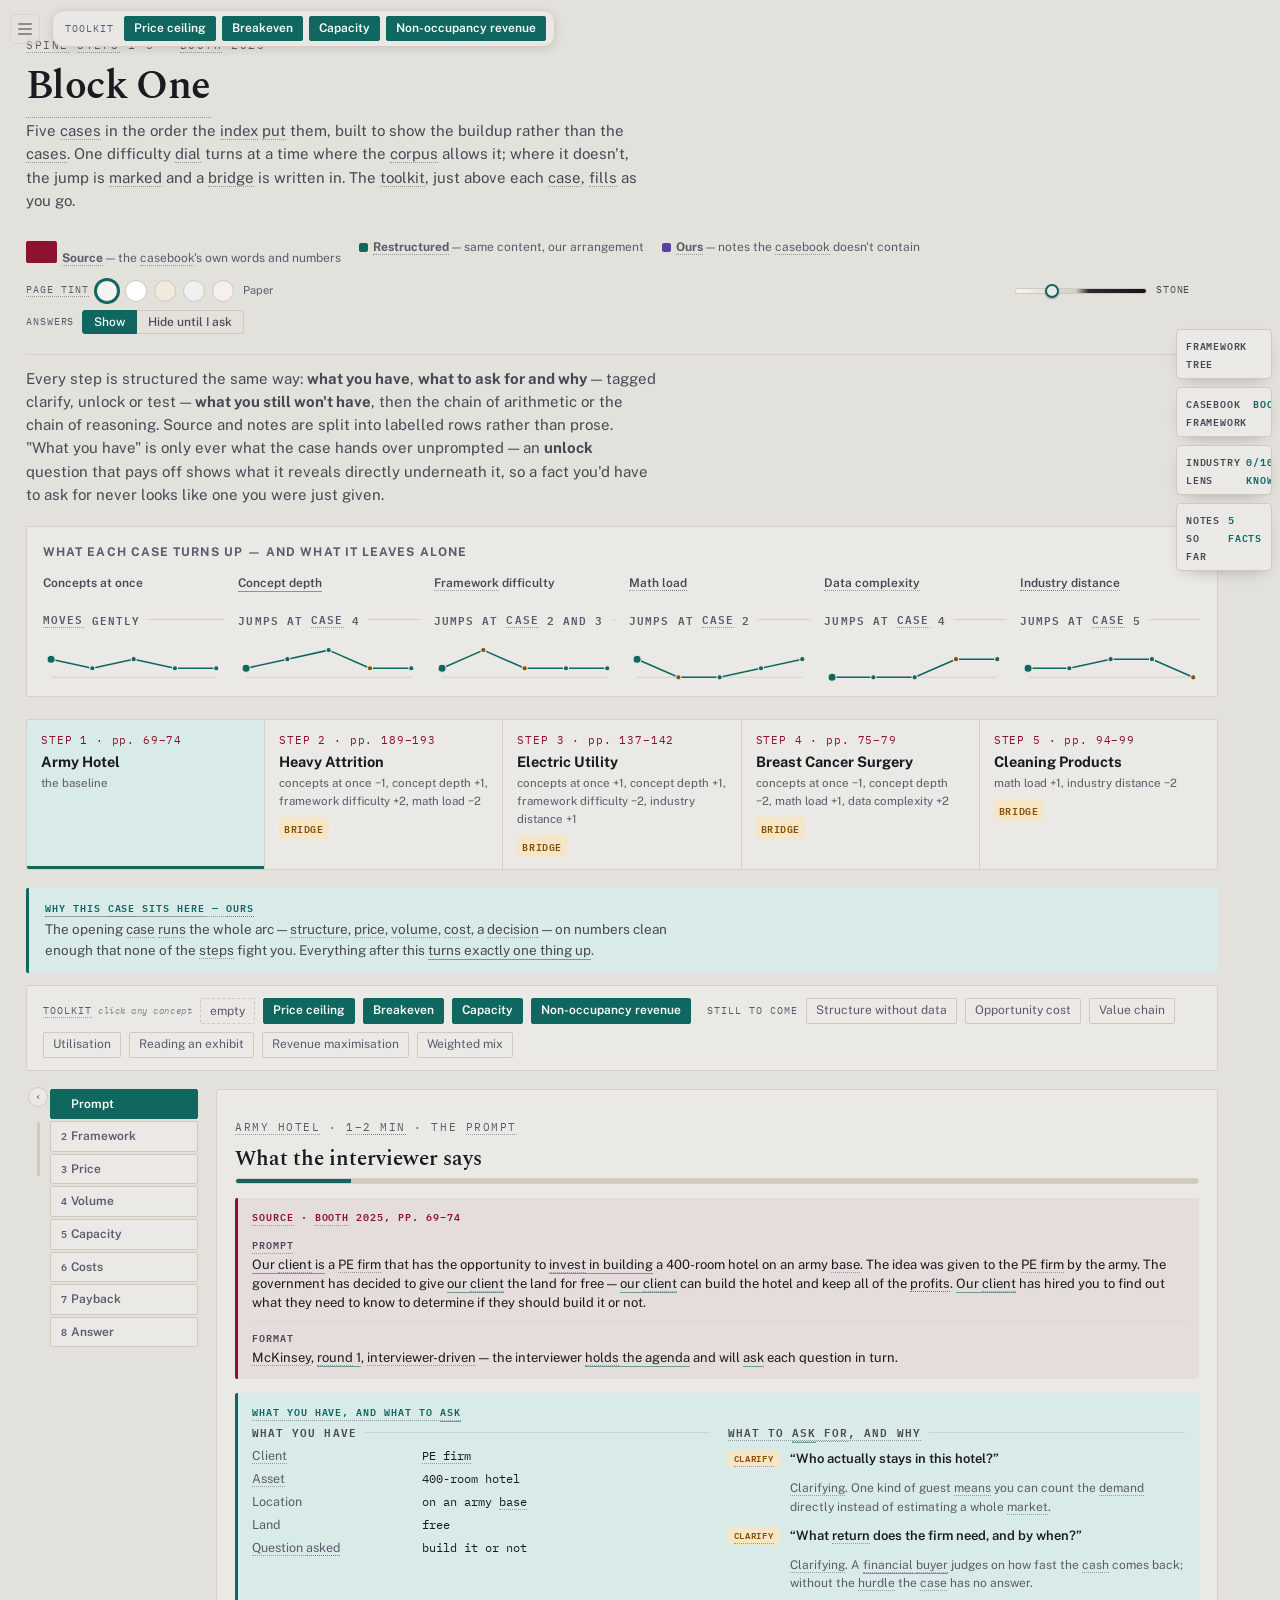
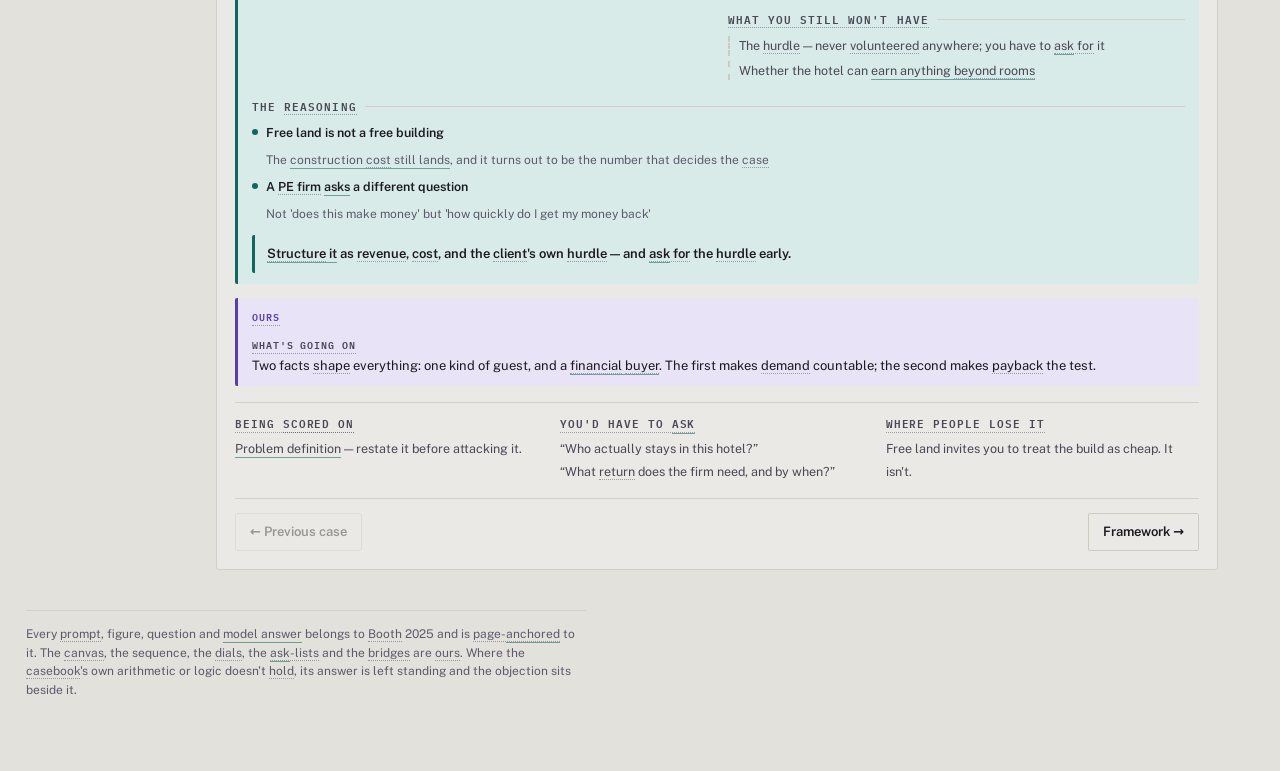
==== commit 13f53d3a: "h" ====
--- a/preview/index.html
+++ b/preview/index.html
@@ -1,7 +1,7 @@
 <!doctype html><html><head><meta charset=utf8><meta name=viewport content="width=device-width,initial-scale=1,viewport-fit=cover"><style>:root{color-scheme:light;box-sizing:border-box;padding-top:env(safe-area-inset-top,0px);padding-bottom:env(safe-area-inset-bottom,0px)}html{scroll-padding-top:env(safe-area-inset-top,0px)}body{margin:0;padding:0;font:14px -apple-system,BlinkMacSystemFont,sans-serif;background:#faf9f5;color:#141413}img{max-width:100%}[hidden]:not([hidden=until-found i]){display:none!important}</style></head><body>
 <title>Block One</title>
 <link rel="stylesheet" href="https://fonts.googleapis.com/css2?family=Spectral:ital,wght@0,400;0,600;0,700;1,400&family=Public+Sans:wght@400;500;600;700&family=IBM+Plex+Mono:wght@400;500;600&display=swap">
-<link rel="stylesheet" href="shell.css">
+<link rel="stylesheet" href="shell.css?v=20261005-cont7">
 <div class="wrap">
 <header class="page">
   <p class="eyebrow">Spine steps 1–5 · Booth 2025</p>
@@ -57,14 +57,14 @@
   arithmetic or logic doesn't hold, its answer is left standing and the objection sits beside it.
 </footer>
 </div>
-<script src="terms.js"></script>
-<script src="canvctx.js"></script>
-<script src="nodectx.js"></script>
-<script src="fwbase.js"></script>
-<script src="palette.js"></script>
-<script src="srcfirst.js"></script>
-<script src="data.js"></script>
-<script src="exterms.js"></script>
-<script src="shell.js"></script>
+<script src="terms.js?v=20261005-cont7"></script>
+<script src="canvctx.js?v=20261005-cont7"></script>
+<script src="nodectx.js?v=20261005-cont7"></script>
+<script src="fwbase.js?v=20261005-cont7"></script>
+<script src="palette.js?v=20261005-cont7"></script>
+<script src="srcfirst.js?v=20261005-cont7"></script>
+<script src="data.js?v=20261005-cont7"></script>
+<script src="exterms.js?v=20261005-cont7"></script>
+<script src="shell.js?v=20261005-cont7"></script>
 
 </body></html>
--- a/preview/shell.css
+++ b/preview/shell.css
@@ -949,3 +949,19 @@
 #tkFollow .tkf-chips{display:flex; gap:6px; overflow-x:auto; scrollbar-width:thin; white-space:nowrap}
 #tkFollow .chip{flex:none}
 #tkFollow.min .tkf-chips{display:none}
+
+.indsec{margin:0 0 14px; padding-left:10px; border-left:3px solid var(--line)}
+.indsec.lit{border-left-color:var(--accent)}
+.indsh{display:flex; justify-content:space-between; gap:8px; align-items:baseline; font-weight:600; font-size:13px; color:var(--ink); margin:0 0 3px}
+.indsh i{font-style:normal; font-family:"IBM Plex Mono",monospace; font-size:8.5px; letter-spacing:.08em; text-transform:uppercase; color:var(--ink-3); white-space:nowrap}
+.indsec.lit .indsh i{color:var(--accent)}
+.indintro{font-size:12px; color:var(--ink-3); margin:0 0 7px; font-style:italic}
+.inditem{opacity:1}
+.inditem.lit{background:none}
+.ilab{display:block; font-family:"IBM Plex Mono",monospace; font-size:8.5px; letter-spacing:.1em; text-transform:uppercase; color:var(--ink-3); margin:0 0 1px}
+.indask{border-left:2px solid var(--accent-line); padding-left:7px}
+.inddefs{margin:6px 0 4px; padding:6px 8px; border-radius:6px; background:color-mix(in srgb, var(--ink) 4%, transparent)}
+.inddefs dd{margin:0 0 2px; font-size:11.5px; color:var(--ink-2); line-height:1.45}
+.inddefs dd b{font-weight:600; color:var(--ink)}
+.fwtip .here.ind .indhere{margin:4px 0 0; color:var(--ink)}
+.fwtip .here.ind .indhere b{font-weight:600}
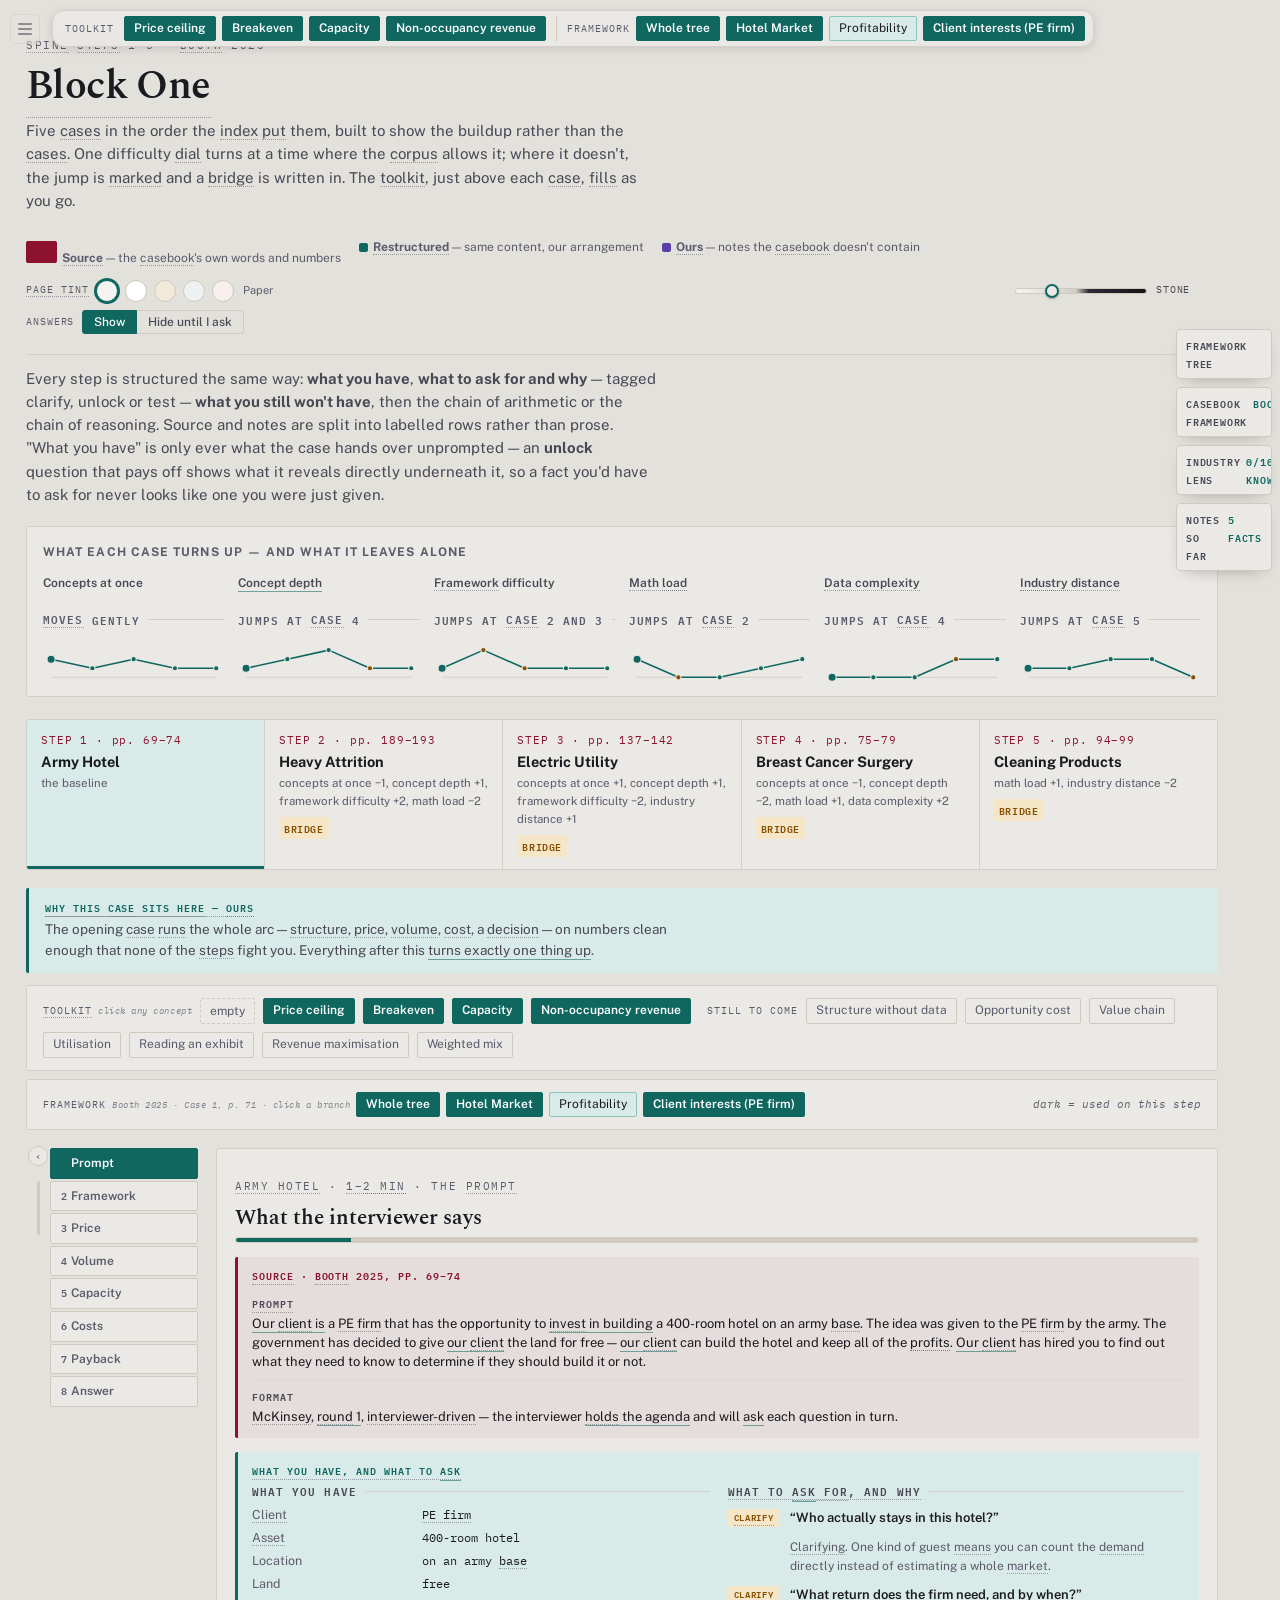
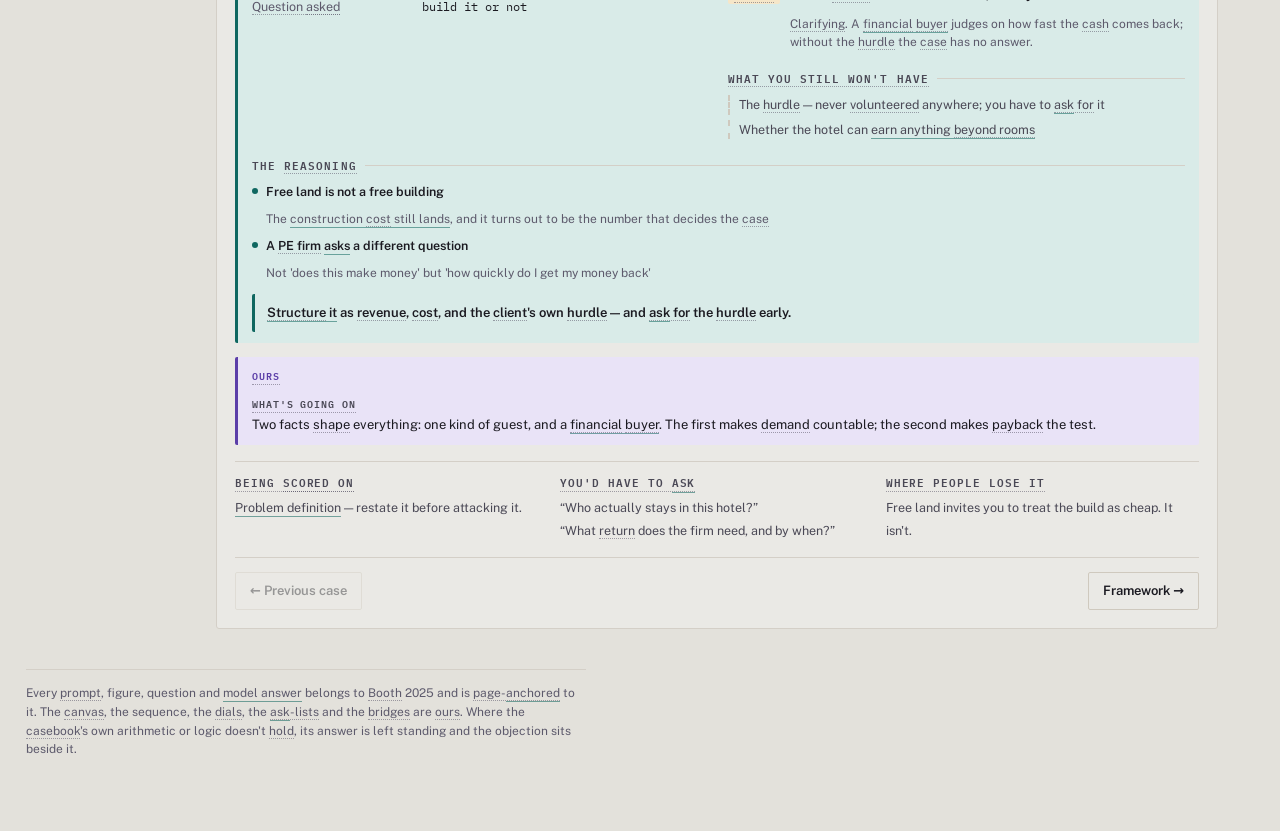
==== commit 17ec4d8d: "ki" ====
--- a/preview/index.html
+++ b/preview/index.html
@@ -1,7 +1,7 @@
 <!doctype html><html><head><meta charset=utf8><meta name=viewport content="width=device-width,initial-scale=1,viewport-fit=cover"><style>:root{color-scheme:light;box-sizing:border-box;padding-top:env(safe-area-inset-top,0px);padding-bottom:env(safe-area-inset-bottom,0px)}html{scroll-padding-top:env(safe-area-inset-top,0px)}body{margin:0;padding:0;font:14px -apple-system,BlinkMacSystemFont,sans-serif;background:#faf9f5;color:#141413}img{max-width:100%}[hidden]:not([hidden=until-found i]){display:none!important}</style></head><body>
 <title>Block One</title>
 <link rel="stylesheet" href="https://fonts.googleapis.com/css2?family=Spectral:ital,wght@0,400;0,600;0,700;1,400&family=Public+Sans:wght@400;500;600;700&family=IBM+Plex+Mono:wght@400;500;600&display=swap">
-<link rel="stylesheet" href="shell.css?v=20261005-cont7">
+<link rel="stylesheet" href="shell.css?v=20261005-cont11">
 <div class="wrap">
 <header class="page">
   <p class="eyebrow">Spine steps 1–5 · Booth 2025</p>
@@ -28,6 +28,7 @@
 <div id="bridge"></div>
 
 <div class="card toolkit" id="toolkit"></div>
+<div class="card toolkit fwbar" id="fwbar"></div>
 <div class="card tools" id="fwcard" hidden></div>
 
 <div class="split" id="split">
@@ -57,14 +58,14 @@
   arithmetic or logic doesn't hold, its answer is left standing and the objection sits beside it.
 </footer>
 </div>
-<script src="terms.js?v=20261005-cont7"></script>
-<script src="canvctx.js?v=20261005-cont7"></script>
-<script src="nodectx.js?v=20261005-cont7"></script>
-<script src="fwbase.js?v=20261005-cont7"></script>
-<script src="palette.js?v=20261005-cont7"></script>
-<script src="srcfirst.js?v=20261005-cont7"></script>
-<script src="data.js?v=20261005-cont7"></script>
-<script src="exterms.js?v=20261005-cont7"></script>
-<script src="shell.js?v=20261005-cont7"></script>
+<script src="terms.js?v=20261005-cont11"></script>
+<script src="canvctx.js?v=20261005-cont11"></script>
+<script src="nodectx.js?v=20261005-cont11"></script>
+<script src="fwbase.js?v=20261005-cont11"></script>
+<script src="palette.js?v=20261005-cont11"></script>
+<script src="srcfirst.js?v=20261005-cont11"></script>
+<script src="data.js?v=20261005-cont11"></script>
+<script src="exterms.js?v=20261005-cont11"></script>
+<script src="shell.js?v=20261005-cont11"></script>
 
 </body></html>
--- a/preview/shell.css
+++ b/preview/shell.css
@@ -965,3 +965,70 @@
 .inddefs dd b{font-weight:600; color:var(--ink)}
 .fwtip .here.ind .indhere{margin:4px 0 0; color:var(--ink)}
 .fwtip .here.ind .indhere b{font-weight:600}
+
+.cwatchbox .wmath{margin-top:10px; padding-top:8px; border-top:1px dashed color-mix(in srgb, var(--ink) 20%, transparent)}
+.cwatchbox .wmath .cform{margin:6px 0 8px}
+
+/* ---- popups: draggable, framework-node popup, watch-out walkthrough ---- */
+.fwtip.pinned h5, .fwtip.pinned .lb{cursor:grab; touch-action:none}
+.fwtip.dragging, .fwtip.dragging *{cursor:grabbing !important; user-select:none}
+.fwtip.sfpop{z-index:480; width:400px; max-width:calc(100vw - 20px); max-height:76vh; overflow-y:auto; opacity:1}
+.fwtip.sfpop[hidden]{display:none}
+.fwtip.sfpop .sfpill, .fwtip.sfpop .sfused{margin-right:6px}
+.fwtip.sfpop p{margin:0 0 6px; font-size:12.5px; line-height:1.5}
+.fwtip.sfpop .lab{display:block; font:600 9px "IBM Plex Mono",monospace; letter-spacing:.1em; text-transform:uppercase; color:var(--ink-3); margin:7px 0 2px}
+.srcfw .sfdet{display:none}
+.cwatchbox .wmist, .cwatchbox .wwhy, .cwatchbox .wrule{margin:5px 0; font-size:13px; line-height:1.55}
+.cwatchbox .wsteps{margin:4px 0 6px; padding-left:22px}
+.cwatchbox .wsteps li{margin:0 0 9px}
+.cwatchbox .wsteps li p{margin:0 0 4px; font-size:13px; line-height:1.55}
+.cwatchbox .wsteps .cformula{margin:2px 0 0}
+
+/* ---- Industry lens: accordion ---- */
+.peek#peekInd.open{width:clamp(460px,44vw,680px)}
+.inditem{padding:0; overflow:hidden; opacity:1; border-left-width:3px}
+.indbtn{display:block; width:100%; text-align:left; background:none; border:0; padding:9px 12px 10px; cursor:pointer; font:inherit; color:inherit; position:relative}
+.indbtn:hover{background:color-mix(in srgb, var(--accent) 5%, transparent)}
+.indtop{display:flex; gap:6px; align-items:center; margin:0 0 3px}
+.indtag{font-style:normal; font-family:"IBM Plex Mono",monospace; font-size:8.5px; letter-spacing:.08em; text-transform:uppercase; padding:1px 6px; border-radius:9px; border:1px solid var(--line-2); color:var(--ink-3)}
+.indtag.t-sector{color:#1f5f8b; border-color:#9fc4de}
+.indtag.t-sub{color:#8a5a00; border-color:#e0bf80}
+.indck{font-style:normal; font-size:9.5px; color:var(--accent)}
+.indchev{margin-left:auto; width:9px; height:9px; border-right:2px solid var(--ink-3); border-bottom:2px solid var(--ink-3); transform:rotate(45deg); transition:transform .15s}
+.inditem.open .indchev{transform:rotate(-135deg)}
+.indbt{display:block; font-weight:600; font-size:13px; color:var(--ink); margin:0 0 3px}
+.indsum{display:block; font-size:12px; line-height:1.5; color:var(--ink-2)}
+.indbody{display:none; padding:2px 12px 10px; border-top:1px dashed var(--line)}
+.inditem.open .indbody{display:block}
+.inditem.open .indsum{display:none}
+.indbar{display:flex; justify-content:space-between; align-items:center; margin:10px 0 8px; gap:8px}
+.indfl{display:flex; gap:4px}
+.indfl button, .indall{font:inherit; font-size:11px; border:1px solid var(--line-2); background:transparent; color:var(--ink-2); border-radius:12px; padding:2px 10px; cursor:pointer}
+.indfl button[aria-pressed="true"]{border-color:var(--accent-line); color:var(--accent); background:color-mix(in srgb, var(--accent) 8%, transparent)}
+.inditem.known .indbt{opacity:.65}
+
+/* ---- Framework bar + follow-me ---- */
+.fwbar{margin-top:8px}
+.fwbar[hidden]{display:none}
+.fwbar .fwbkey{margin-left:auto; font:italic 11px "IBM Plex Mono",monospace; color:var(--ink-3)}
+.fwbpanel{display:block}
+.fwbpanel .srcfw{margin:0}
+.srcfw[data-only] .sftree > li > ul > li{display:none}
+.srcfw[data-only="0"] .sftree > li > ul > li:nth-child(1), .srcfw[data-only="1"] .sftree > li > ul > li:nth-child(2), .srcfw[data-only="2"] .sftree > li > ul > li:nth-child(3), .srcfw[data-only="3"] .sftree > li > ul > li:nth-child(4), .srcfw[data-only="4"] .sftree > li > ul > li:nth-child(5){display:list-item}
+.sfptr{font-size:13px; color:var(--ink-2); margin:2px 0 6px}
+.openfwb{font:inherit; font-size:12px; border:1px solid var(--accent-line); background:var(--accent-soft); color:var(--ink); border-radius:3px; padding:3px 10px; cursor:pointer}
+#tkFollow .tkf-sep{width:1px; align-self:stretch; background:var(--line-2); margin:0 4px; flex:none}
+#tkFollow .tkf-lab2{font-family:"IBM Plex Mono",monospace; font-size:10px; letter-spacing:.1em; text-transform:uppercase; color:var(--ink-3); flex:none}
+#tkFollow.only-fw [data-g="tk"], #tkFollow.only-fw .tkf-sep, #tkFollow.only-fw > .tkf-lab{display:none}
+#tkFollow.only-tk [data-g="fw"], #tkFollow.only-tk .tkf-sep, #tkFollow.only-tk .tkf-lab2{display:none}
+#tkFollow.min .tkf-lab2, #tkFollow.min .tkf-sep{display:none}
+.sffn{margin:7px 0; padding:7px 9px; border-radius:6px; background:color-mix(in srgb, var(--accent) 7%, transparent); border-left:3px solid var(--accent-line)}
+.sffn p{margin:0 0 5px}
+.sffn .cformula{margin:3px 0 5px}
+.sffn .sfunits{font-size:12px; color:var(--ink-2)}
+.sffn .sfex{margin:3px 0 0; padding-left:17px; font-size:12px; line-height:1.5}
+.sffn .sfex li{margin:0 0 2px}
+.sffn .sfflag{font-style:italic; font-size:11px; color:var(--ink-3); margin:4px 0 0}
+.fwtip.sfpop .sffn .cformula{font-size:13px}
+
+.sffn .sfex .frac{font-size:.92em}
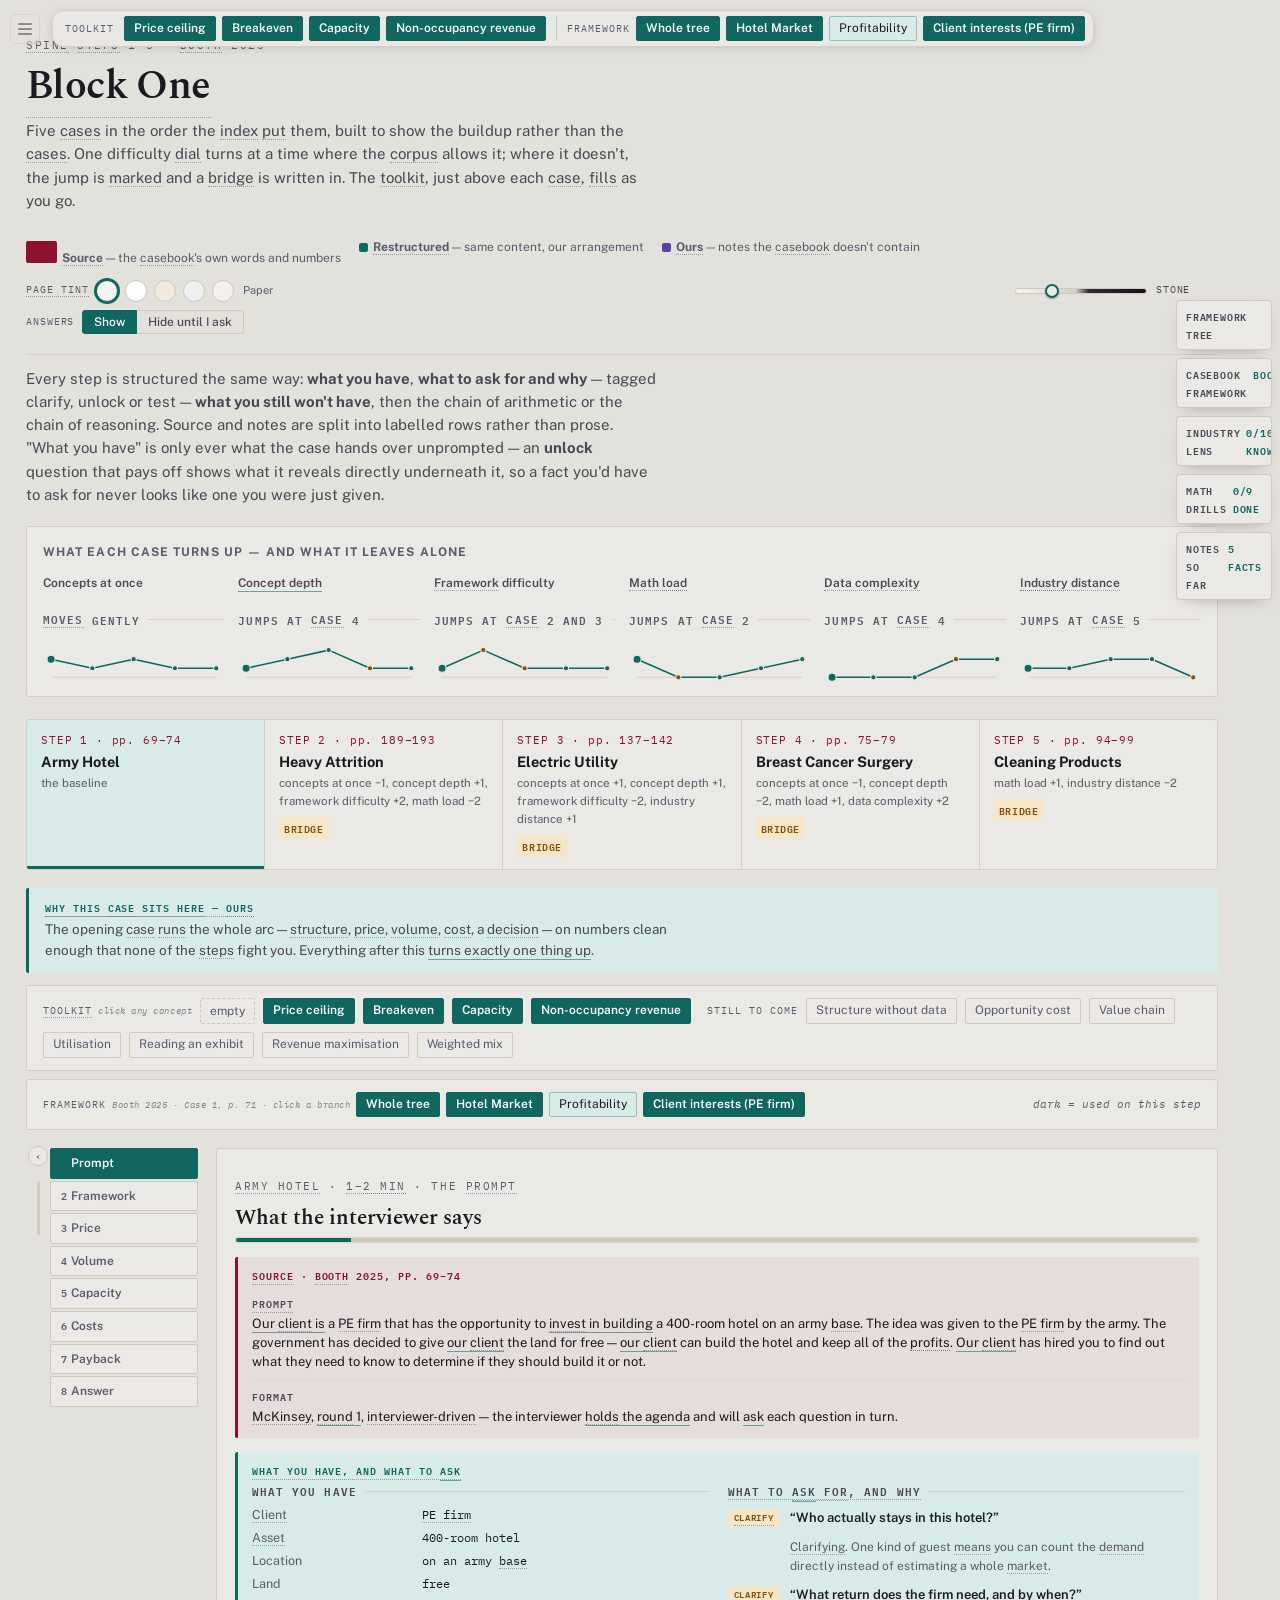
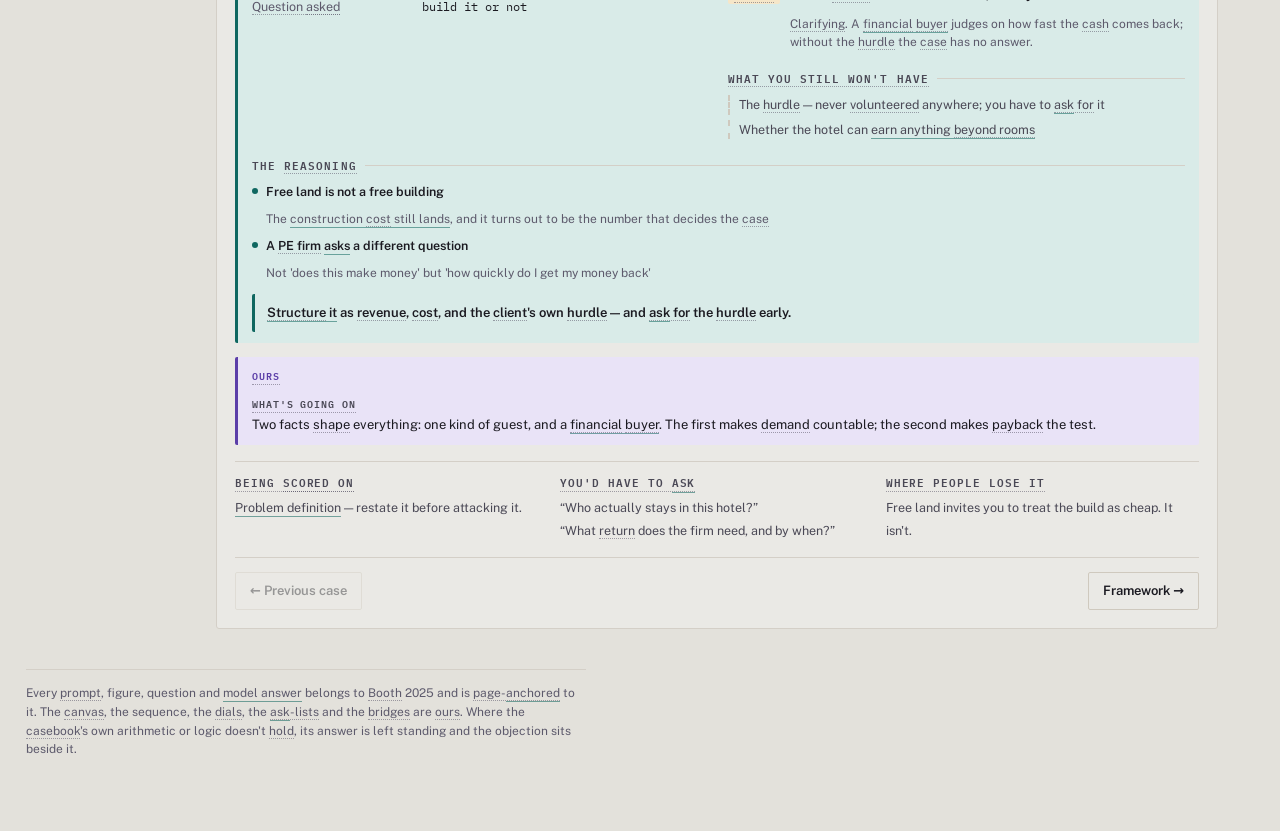
==== commit e7c8848b: "d" ====
--- a/preview/index.html
+++ b/preview/index.html
@@ -1,7 +1,7 @@
 <!doctype html><html><head><meta charset=utf8><meta name=viewport content="width=device-width,initial-scale=1,viewport-fit=cover"><style>:root{color-scheme:light;box-sizing:border-box;padding-top:env(safe-area-inset-top,0px);padding-bottom:env(safe-area-inset-bottom,0px)}html{scroll-padding-top:env(safe-area-inset-top,0px)}body{margin:0;padding:0;font:14px -apple-system,BlinkMacSystemFont,sans-serif;background:#faf9f5;color:#141413}img{max-width:100%}[hidden]:not([hidden=until-found i]){display:none!important}</style></head><body>
 <title>Block One</title>
 <link rel="stylesheet" href="https://fonts.googleapis.com/css2?family=Spectral:ital,wght@0,400;0,600;0,700;1,400&family=Public+Sans:wght@400;500;600;700&family=IBM+Plex+Mono:wght@400;500;600&display=swap">
-<link rel="stylesheet" href="shell.css?v=20261005-cont11">
+<link rel="stylesheet" href="shell.css?v=20261005-cont12">
 <div class="wrap">
 <header class="page">
   <p class="eyebrow">Spine steps 1–5 · Booth 2025</p>
@@ -58,14 +58,14 @@
   arithmetic or logic doesn't hold, its answer is left standing and the objection sits beside it.
 </footer>
 </div>
-<script src="terms.js?v=20261005-cont11"></script>
-<script src="canvctx.js?v=20261005-cont11"></script>
-<script src="nodectx.js?v=20261005-cont11"></script>
-<script src="fwbase.js?v=20261005-cont11"></script>
-<script src="palette.js?v=20261005-cont11"></script>
-<script src="srcfirst.js?v=20261005-cont11"></script>
-<script src="data.js?v=20261005-cont11"></script>
-<script src="exterms.js?v=20261005-cont11"></script>
-<script src="shell.js?v=20261005-cont11"></script>
+<script src="terms.js?v=20261005-cont12"></script>
+<script src="canvctx.js?v=20261005-cont12"></script>
+<script src="nodectx.js?v=20261005-cont12"></script>
+<script src="fwbase.js?v=20261005-cont12"></script>
+<script src="palette.js?v=20261005-cont12"></script>
+<script src="srcfirst.js?v=20261005-cont12"></script>
+<script src="data.js?v=20261005-cont12"></script>
+<script src="exterms.js?v=20261005-cont12"></script>
+<script src="shell.js?v=20261005-cont12"></script>
 
 </body></html>
--- a/preview/shell.css
+++ b/preview/shell.css
@@ -1032,3 +1032,18 @@
 .fwtip.sfpop .sffn .cformula{font-size:13px}
 
 .sffn .sfex .frac{font-size:.92em}
+
+/* Math drills: same accordion as Industry lens */
+.peek#peekMath.open{width:clamp(460px,44vw,680px)}
+.indtag.t-m1{color:#1f6b3a; border-color:#a5cfb0}
+.indtag.t-m2{color:#1f5f8b; border-color:#9fc4de}
+.indtag.t-m3{color:#8a3a00; border-color:#e0b090}
+.indtag.t-this{color:var(--accent); border-color:var(--accent-line)}
+.mathitem .wsteps{margin:4px 0 8px; padding-left:22px}
+.mathitem .wsteps li{margin:0 0 9px}
+.mathitem .wsteps li p{margin:0 0 4px; font-size:12.5px; line-height:1.55}
+.mathitem .wsteps .cformula{margin:2px 0 0; font-size:14px}
+.mathitem .indbody p{font-size:12.5px}
+.mtick{font:inherit; font-size:10.5px; border:1px solid var(--line); background:transparent; color:var(--ink-2); border-radius:12px; padding:2px 9px; cursor:pointer}
+.mtick[aria-pressed="true"]{border-color:var(--accent-line); color:var(--accent)}
+.mathitem .wsteps.mental .cformula{background:color-mix(in srgb, var(--accent) 6%, transparent); font-size:13px}
